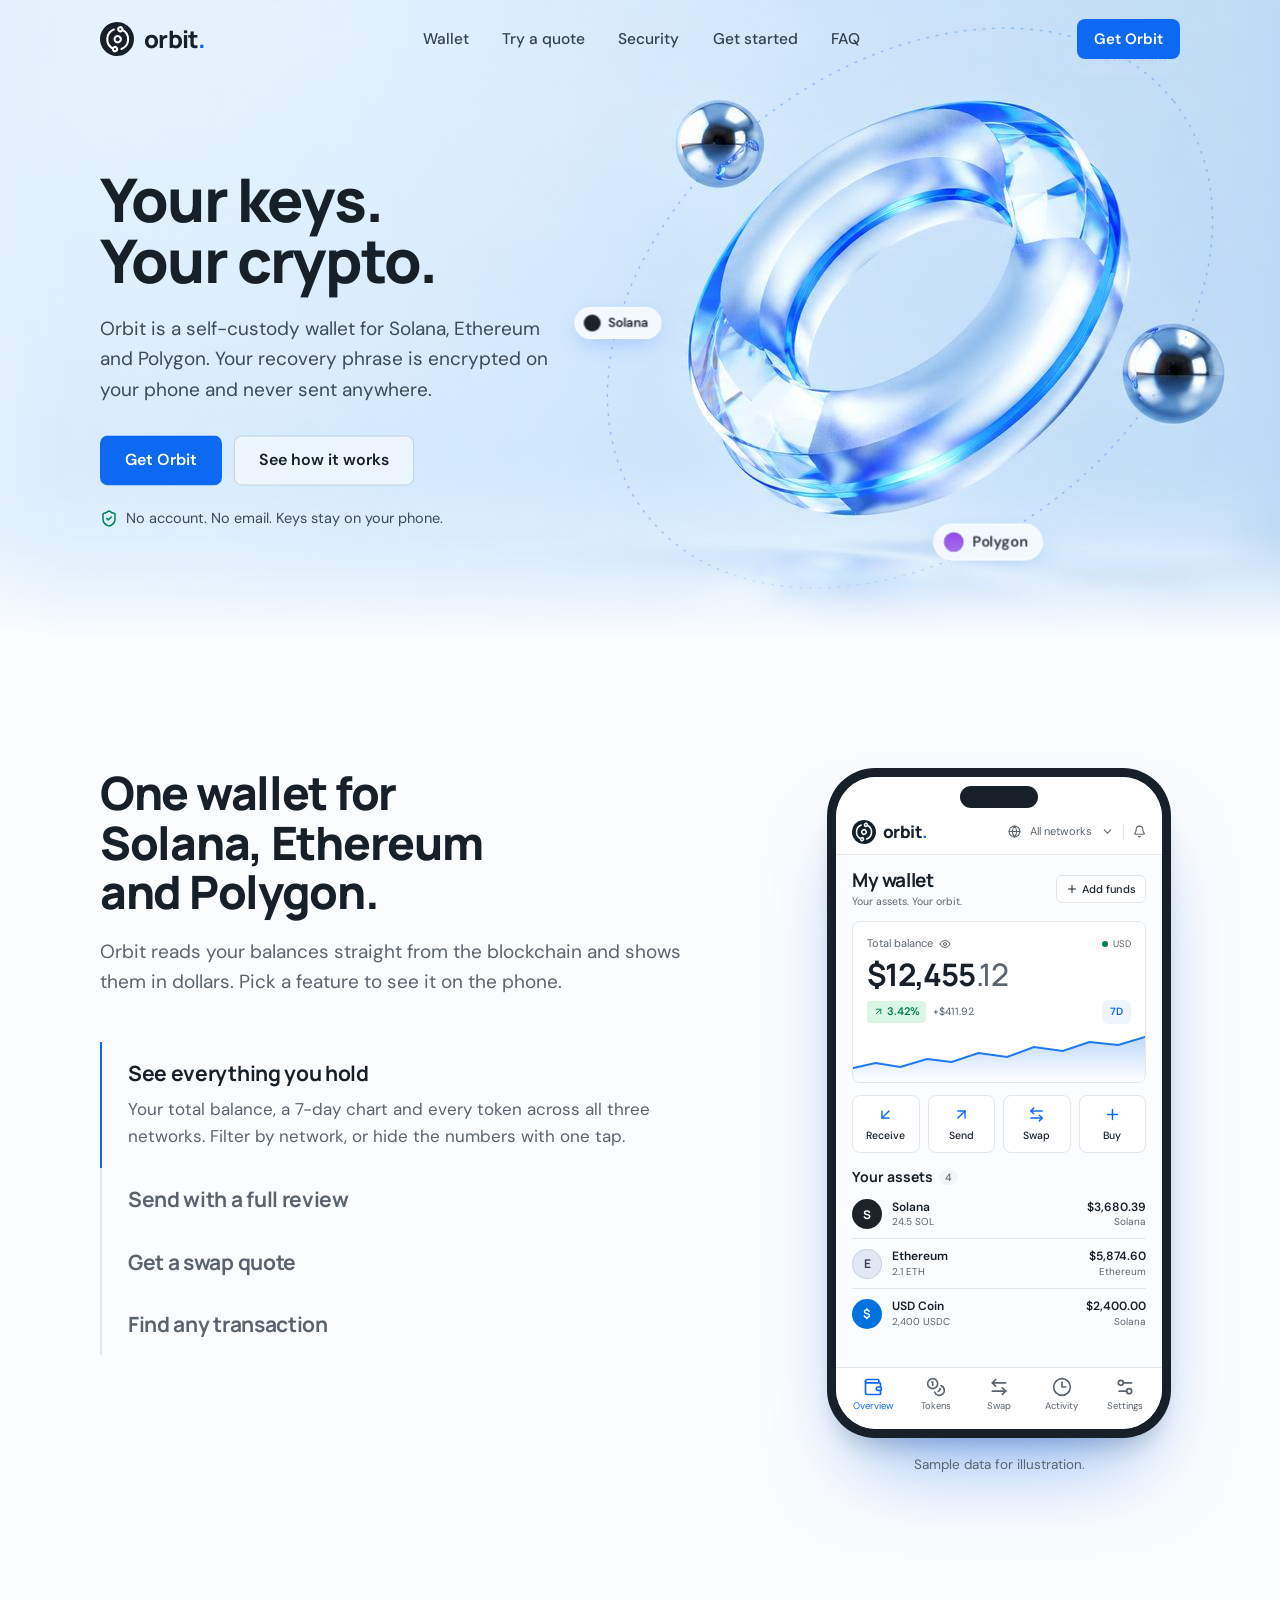
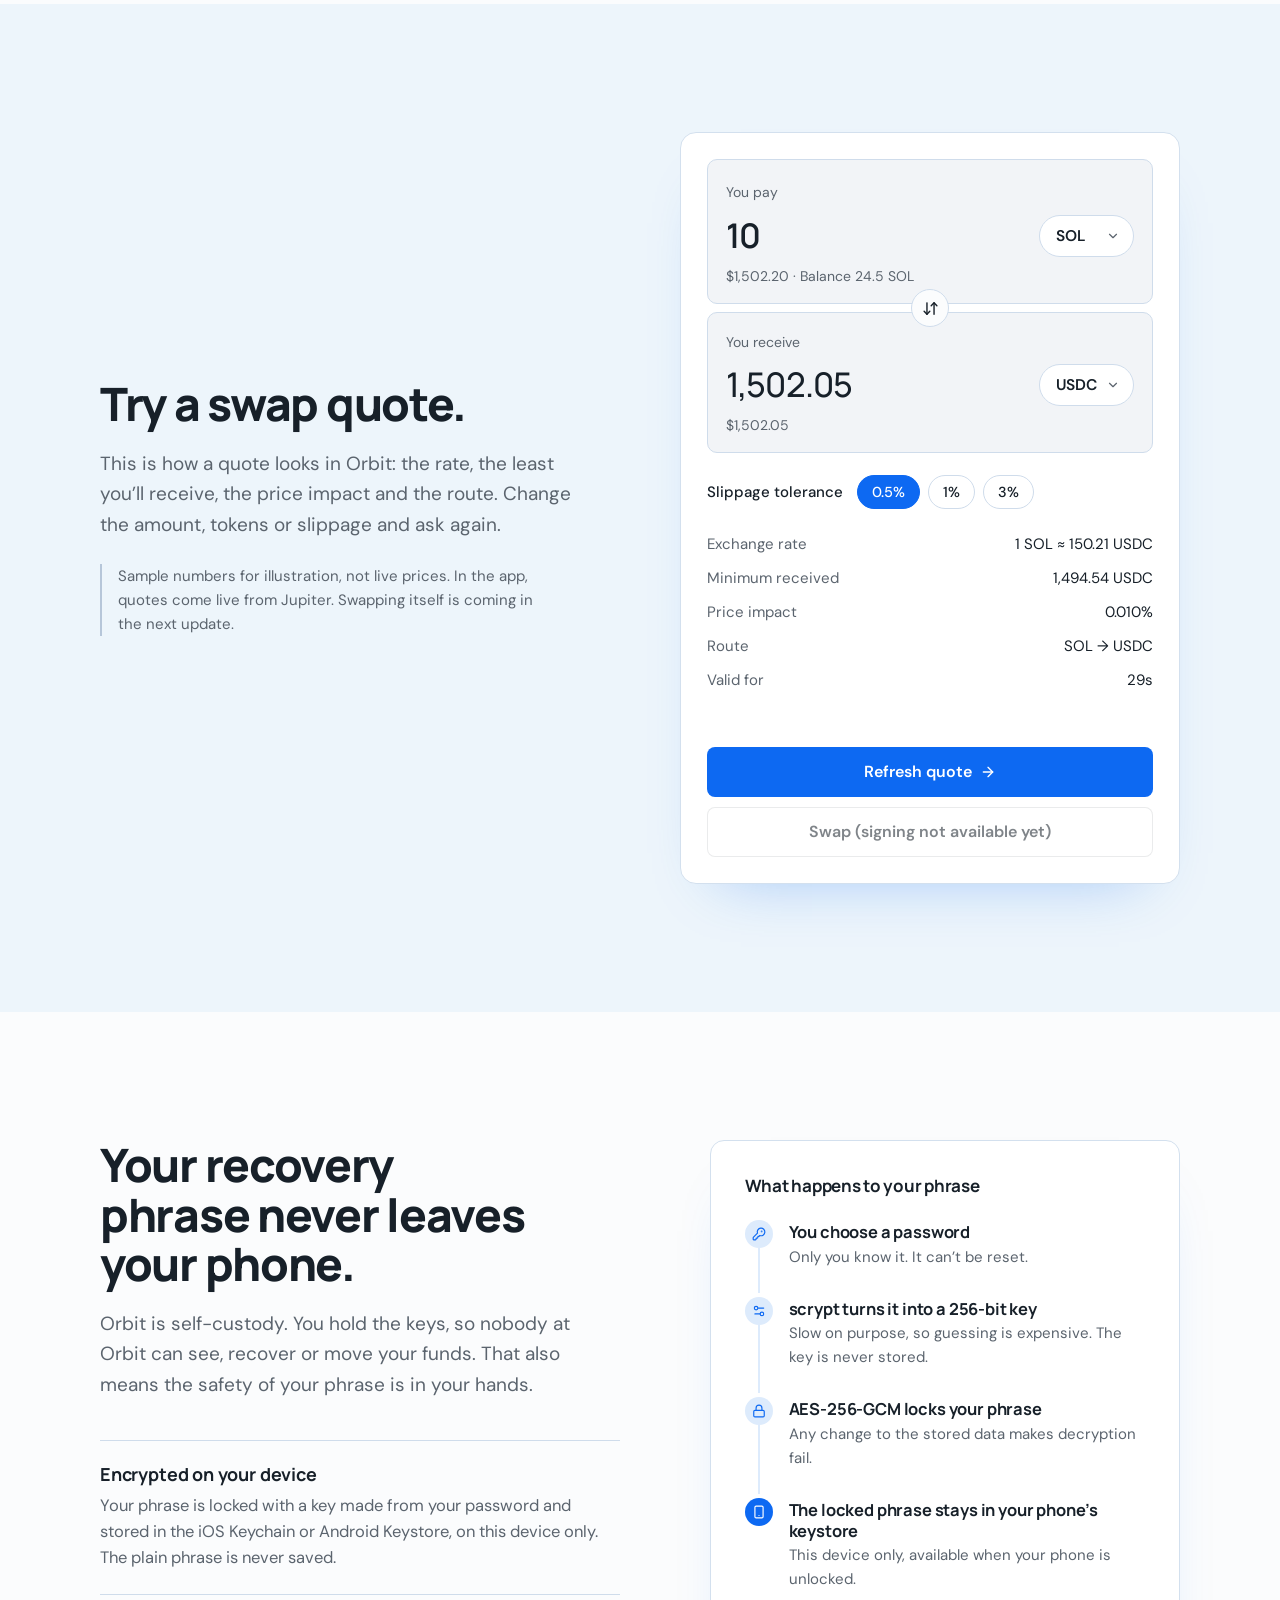
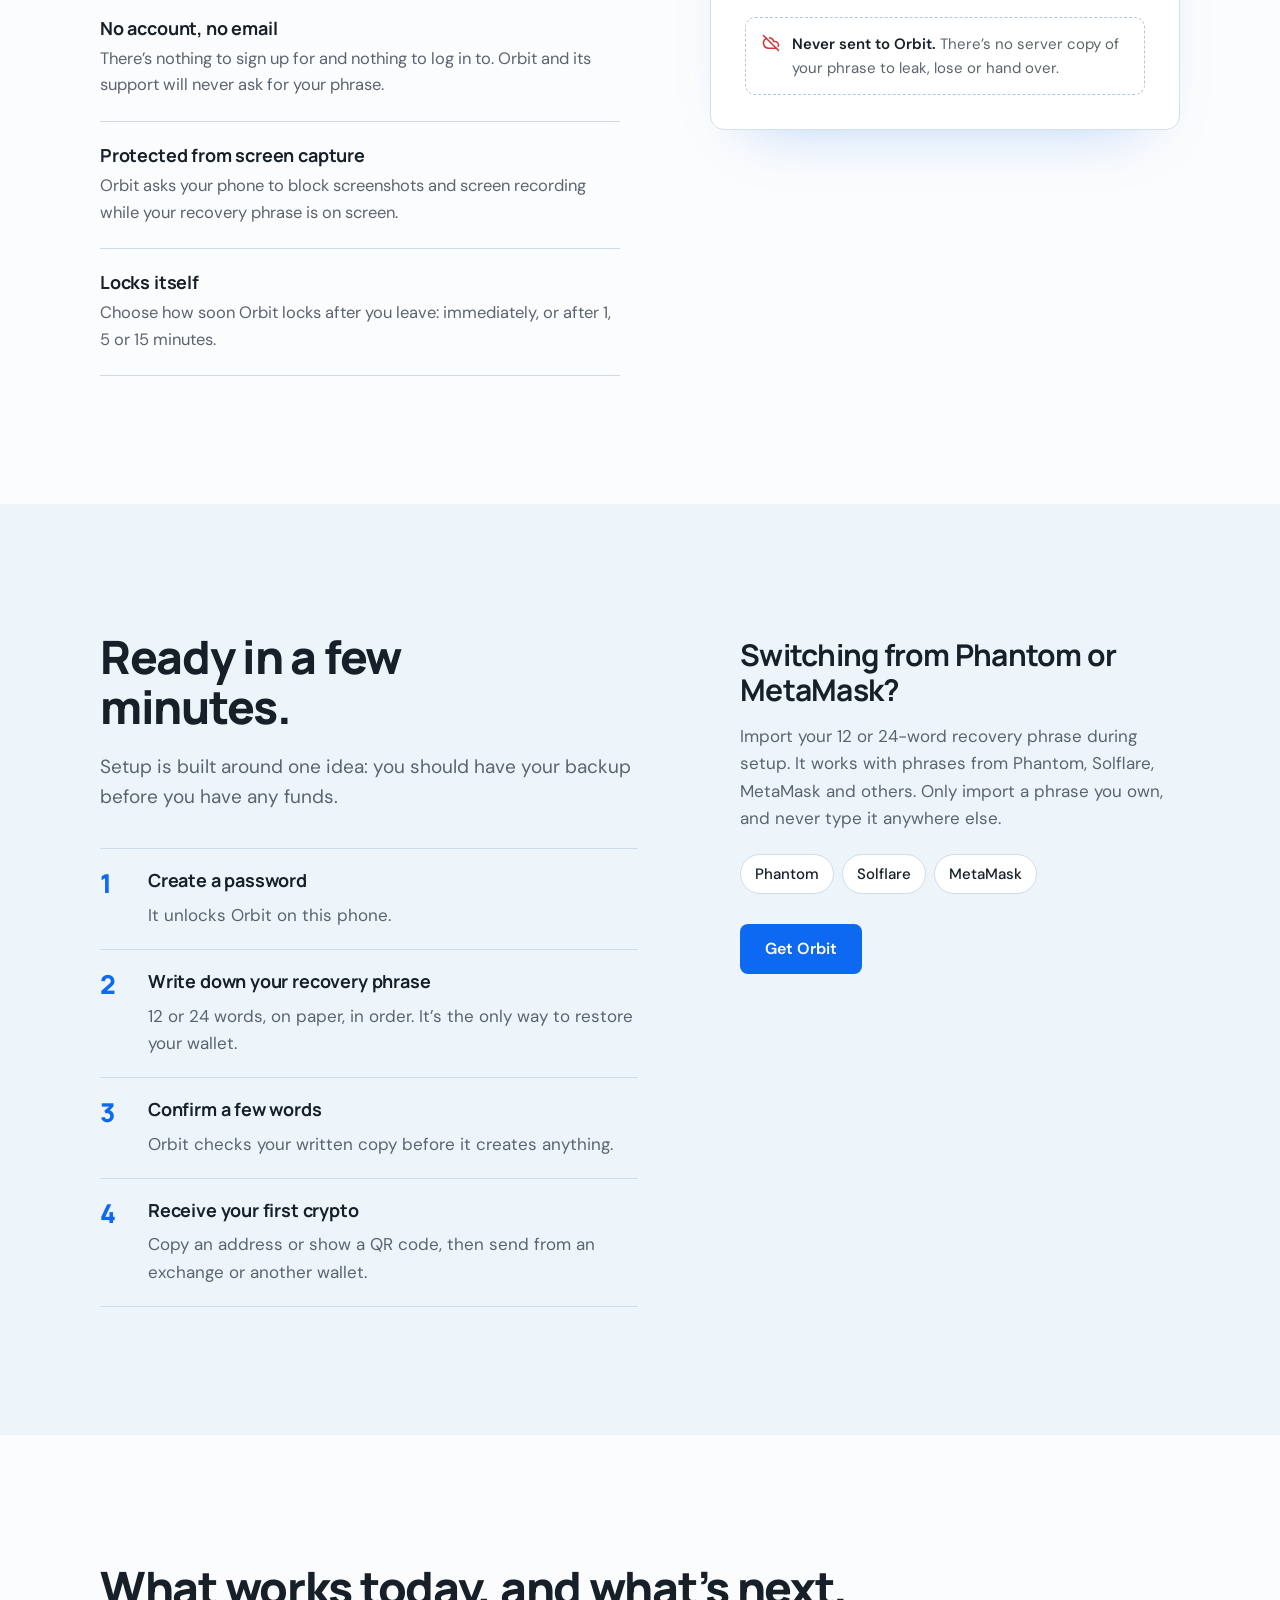
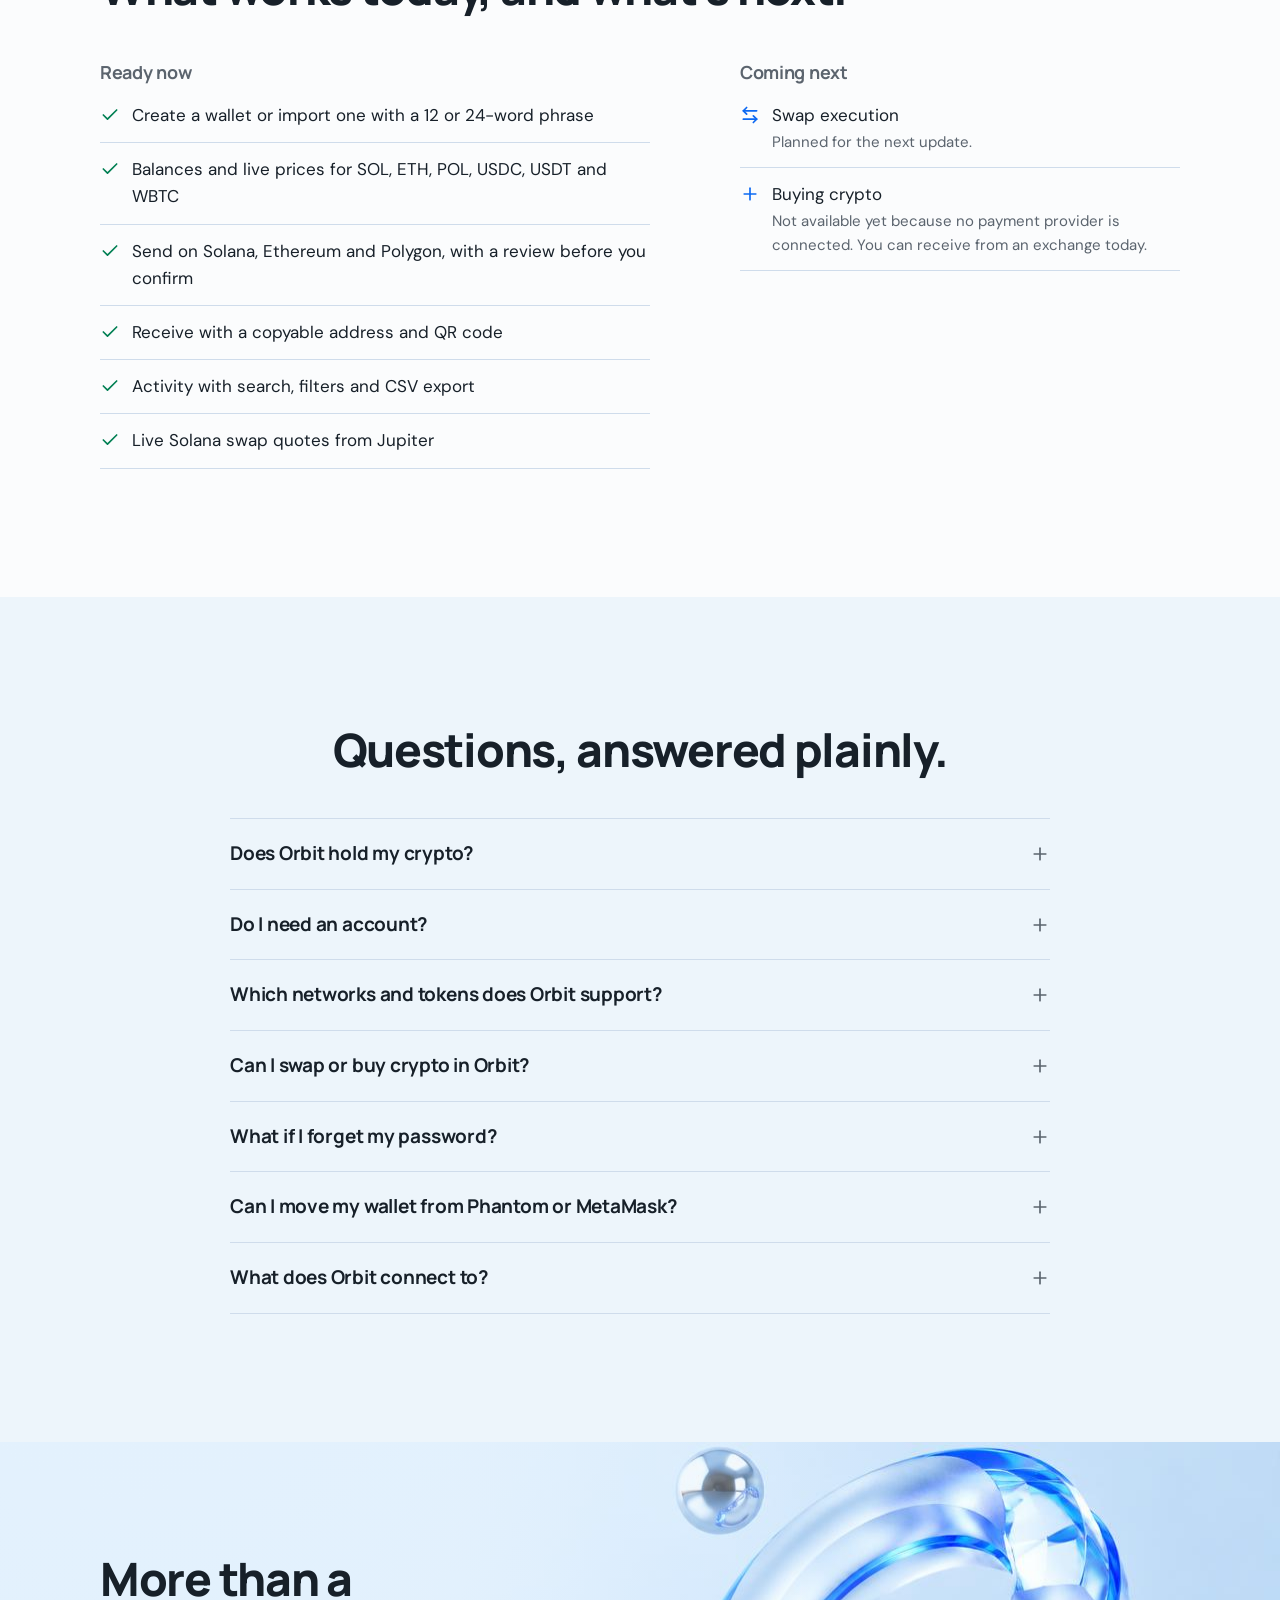
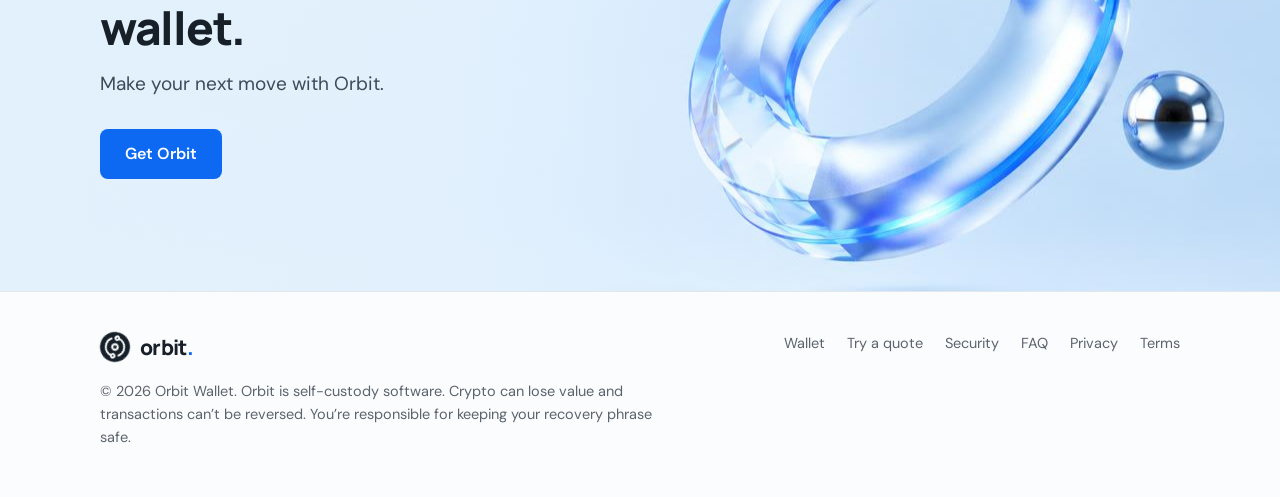
==== index.html @ 332ab79e "Orbit marketing website" ====
<!doctype html>
<html lang="en">
<head>
<meta charset="utf-8">
<meta name="viewport" content="width=device-width, initial-scale=1">
<title>Orbit: a self-custody wallet for Solana, Ethereum and Polygon</title>
<meta name="description" content="Orbit is a self-custody crypto wallet for Solana, Ethereum and Polygon. Your recovery phrase is encrypted on your phone and never sent anywhere.">
<meta name="robots" content="index,follow">
<meta name="theme-color" content="#E3F1FD">
<meta name="color-scheme" content="light">
<!-- TODO: replace YOUR-DOMAIN.com with your real domain (see README) -->
<link rel="canonical" href="https://YOUR-DOMAIN.com/">
<meta property="og:type" content="website">
<meta property="og:site_name" content="Orbit">
<meta property="og:title" content="Orbit: Your keys. Your crypto.">
<meta property="og:description" content="A self-custody wallet for Solana, Ethereum and Polygon. Your recovery phrase never leaves your phone.">
<meta property="og:url" content="https://YOUR-DOMAIN.com/">
<meta property="og:image" content="https://YOUR-DOMAIN.com/og-image.png">
<meta property="og:image:width" content="1200">
<meta property="og:image:height" content="630">
<meta property="og:image:alt" content="Orbit wallet: a glass ring orbited by Solana, Ethereum and Polygon badges. Your keys. Your crypto.">
<meta name="twitter:card" content="summary_large_image">
<meta name="twitter:title" content="Orbit: Your keys. Your crypto.">
<meta name="twitter:description" content="A self-custody wallet for Solana, Ethereum and Polygon. Your recovery phrase never leaves your phone.">
<meta name="twitter:image" content="https://YOUR-DOMAIN.com/og-image.png">
<meta name="twitter:image:alt" content="Orbit wallet: a glass ring orbited by Solana, Ethereum and Polygon badges.">
<link rel="icon" type="image/svg+xml" href="favicon.svg">
<link rel="apple-touch-icon" href="apple-touch-icon.png">
<script type="application/ld+json">{"@context":"https://schema.org","@type":"SoftwareApplication","name":"Orbit","description":"A self-custody crypto wallet for Solana, Ethereum and Polygon.","applicationCategory":"FinanceApplication","operatingSystem":"Android, iOS","url":"https://YOUR-DOMAIN.com/","image":"https://YOUR-DOMAIN.com/og-image.png"}</script>
<script type="application/ld+json">{"@context": "https://schema.org", "@type": "FAQPage", "mainEntity": [{"@type": "Question", "name": "Does Orbit hold my crypto?", "acceptedAnswer": {"@type": "Answer", "text": "No. Orbit is self-custody. Your keys are created and stored on your phone, and your funds stay on the blockchain at addresses that only your recovery phrase controls. Orbit can’t freeze, move or recover them."}}, {"@type": "Question", "name": "Do I need an account?", "acceptedAnswer": {"@type": "Answer", "text": "No. There’s no sign-up and no email. Create a password, back up your recovery phrase and you’re in."}}, {"@type": "Question", "name": "Which networks and tokens does Orbit support?", "acceptedAnswer": {"@type": "Answer", "text": "Solana, Ethereum and Polygon. You can hold SOL, ETH and POL, USDC and USDT on all three networks, and wrapped Bitcoin (WBTC) on Ethereum. Ethereum and Polygon share one address, so send only assets from the matching network."}}, {"@type": "Question", "name": "Can I swap or buy crypto in Orbit?", "acceptedAnswer": {"@type": "Answer", "text": "Not yet. Orbit shows live Solana swap quotes from Jupiter, and swapping itself is coming in the next update. Buying isn’t available because no payment provider is connected, but you can receive crypto from an exchange by sending it to your Orbit address."}}, {"@type": "Question", "name": "What if I forget my password?", "acceptedAnswer": {"@type": "Answer", "text": "Your password can’t be reset. If you forget it, you restore your wallet with your recovery phrase. That’s why setup makes you write the phrase down and confirm it first."}}, {"@type": "Question", "name": "Can I move my wallet from Phantom or MetaMask?", "acceptedAnswer": {"@type": "Answer", "text": "Yes. Choose “I already have a wallet” and enter your 12 or 24-word phrase. Only import a phrase you own, and never type it into a website, chat or screenshot."}}, {"@type": "Question", "name": "What does Orbit connect to?", "acceptedAnswer": {"@type": "Answer", "text": "To read balances, history and prices and to send transactions, Orbit talks to public blockchain nodes and explorers, CoinGecko for prices and Jupiter for swap quotes. None of those requests include your recovery phrase."}}]}</script>
<link rel="preconnect" href="https://fonts.googleapis.com">
<link rel="preconnect" href="https://fonts.gstatic.com" crossorigin>
<link rel="stylesheet" href="https://fonts.googleapis.com/css2?family=DM+Sans:opsz,wght@9..40,400;9..40,500;9..40,600;9..40,700&family=Manrope:wght@500;700;800&display=swap">
<style>
:root{
  --art:url("[data-uri]");
  --bg:#FBFCFD; --fg:#172029; --card:#fff;
  --primary:#0D69F2; --primary-hover:#0A58D0;
  --secondary:#EDF5FB; --muted:#F2F4F7; --mutedfg:#5B646E;
  --accent:#DDEBFC; --line:#E2E7EC;
  --success:#007F53; --success-soft:#DAF7E6; --danger:#D73337; --danger-soft:#FCECEC;
  --chart:#1D78F1; --chart-fill:#D4E6FE;
  --sol:#1D2229; --eth:#E1E8F4; --pol:#9249EB; --usdc:#0072DF;
  --display:"Manrope","Avenir Next","Segoe UI",system-ui,sans-serif;
  --body:"DM Sans","Avenir Next","Segoe UI",system-ui,sans-serif;
  --r:8px;
}
*,*::before,*::after{box-sizing:border-box}
html{scroll-behavior:smooth;-webkit-text-size-adjust:100%}
@media (prefers-reduced-motion:reduce){html{scroll-behavior:auto}}
body{margin:0;background:var(--bg);color:var(--fg);font:400 17px/1.6 var(--body);-webkit-font-smoothing:antialiased}
h1,h2,h3,h4,p,ol,ul,dl,dd{margin:0}
ol,ul{padding:0;list-style:none}
a{color:inherit}
button{font:inherit;color:inherit}
:focus-visible{outline:2px solid var(--primary);outline-offset:3px;border-radius:4px}
.wrap{width:100%;max-width:1160px;margin:0 auto;padding-inline:clamp(20px,5vw,40px)}
.skip{position:absolute;left:12px;top:-60px;z-index:20;padding:10px 16px;background:var(--fg);color:#fff;border-radius:var(--r);text-decoration:none;font-weight:600}
.skip:focus{top:12px}
.sr{position:absolute;width:1px;height:1px;overflow:hidden;clip:rect(0 0 0 0);white-space:nowrap}
.ic{width:1em;height:1em;stroke:currentColor;fill:none;stroke-width:2;stroke-linecap:round;stroke-linejoin:round;flex:none}

/* ---------- type ---------- */
h1,h2,h3{font-family:var(--display);font-weight:800;letter-spacing:-.03em}
h1{font-size:clamp(42px,4.7vw,68px);line-height:1.02}
h2{font-size:clamp(30px,3.6vw,46px);line-height:1.08;letter-spacing:-.028em}
h3{font-size:21px;line-height:1.25;font-weight:700;letter-spacing:-.015em}
.lead{font-size:clamp(17px,1.5vw,19px);color:var(--mutedfg);max-width:46ch}

/* ---------- buttons ---------- */
.btn{display:inline-flex;align-items:center;justify-content:center;gap:8px;height:50px;padding:0 24px;border-radius:var(--r);border:1px solid transparent;font:600 16px/1 var(--body);text-decoration:none;cursor:pointer;transition:background-color .15s,border-color .15s}
.btn-primary{background:var(--primary);color:#fff}
.btn-primary:hover{background:var(--primary-hover)}
.btn-line{background:rgba(255,255,255,.55);border-color:rgba(23,32,41,.16);color:var(--fg)}
.btn-line:hover{background:rgba(255,255,255,.9)}
.btn-sm{height:40px;padding:0 16px;font-size:15px}

/* ---------- brand ---------- */
.brand{display:inline-flex;align-items:center;gap:10px;text-decoration:none;font:800 24px/1 var(--display);letter-spacing:-.03em}
.brand .mark{width:34px;height:34px;border-radius:50%;background:var(--fg);display:grid;place-items:center;transform:rotate(-30deg)}
.brand .mark svg{width:25px;height:25px;stroke:#fff}
.brand i{font-style:normal;color:var(--primary)}

/* ---------- nav ---------- */
.nav{position:absolute;inset:0 0 auto 0;z-index:6}
.nav .wrap{display:flex;align-items:center;justify-content:space-between;height:78px}
.nav ul{display:none;gap:clamp(22px,2.6vw,34px);font-weight:500;font-size:15.5px}
.nav ul a{text-decoration:none;color:#33414f}
.nav ul a:hover{color:var(--primary)}
@media (min-width:860px){.nav ul{display:flex}}

/* ---------- hero ---------- */
.hero{position:relative;overflow:hidden;background:linear-gradient(90deg,#e3f1fd 0%,#d9eafc 42%,#bddaf6 100%)}
.hero::after{content:"";position:absolute;inset:auto 0 0 0;height:110px;background:linear-gradient(to bottom,rgba(251,252,253,0),var(--bg));pointer-events:none;z-index:4}
.stage{position:relative;max-width:1440px;margin:0 auto}
.art-wrap{position:relative;width:100%;aspect-ratio:var(--R);overflow:hidden;--R:1.1}
.art{position:absolute;top:0;height:100%;aspect-ratio:2/1;width:calc(200% / var(--R));left:calc(50% - 70.7% * 2 / var(--R))}
.art-img{position:absolute;inset:0;background:var(--art) center/100% 100% no-repeat}
.orbit-svg{position:absolute;inset:0;width:100%;height:100%;overflow:visible}
.orbit-line{fill:none;stroke:#0D69F2;stroke-opacity:.34;stroke-width:1.4;stroke-dasharray:1.5 8;stroke-linecap:round;vector-effect:non-scaling-stroke;opacity:0;transition:opacity 1.6s ease}
.is-ready .orbit-line{opacity:1}
.chip{position:absolute;left:0;top:0;display:inline-flex;align-items:center;gap:8px;padding:7px 13px 7px 9px;border-radius:999px;background:rgba(255,255,255,.74);border:1px solid rgba(255,255,255,.95);backdrop-filter:blur(10px);-webkit-backdrop-filter:blur(10px);box-shadow:0 8px 24px -6px rgba(13,105,242,.30);font:600 13.5px/1 var(--body);white-space:nowrap;opacity:0;will-change:transform,opacity}
.chip .dot{width:18px;height:18px;border-radius:50%;background:var(--c);box-shadow:inset 0 0 0 1px rgba(23,32,41,.14)}
.hero-copy{position:relative;z-index:5;padding:98px clamp(20px,5vw,40px) 6px}
.hero-copy h1 .ln{display:block}
.hero-copy .lead{margin-top:22px;color:#3d4a58;max-width:38ch}
.hero-cta{display:flex;flex-wrap:wrap;gap:12px;margin-top:30px}
.hero-note{display:flex;align-items:center;gap:8px;margin-top:22px;font-size:14.5px;color:#3d4a58}
.hero-note .ic{color:var(--success);width:18px;height:18px}
.art-img{-webkit-mask-image:linear-gradient(to bottom,transparent,#000 16%);mask-image:linear-gradient(to bottom,transparent,#000 16%)}
@media (min-width:700px){.art-wrap{--R:1.7}.art{left:auto;right:0}}
@media (min-width:1000px){
  .art-wrap{position:absolute;inset:0;aspect-ratio:auto;overflow:visible}
  .art{inset:0;width:auto;height:auto;aspect-ratio:auto;left:0;right:0}
  .stage{aspect-ratio:2/1}
  .art-img{-webkit-mask-image:linear-gradient(90deg,transparent,#000 5%,#000 95%,transparent);mask-image:linear-gradient(90deg,transparent,#000 5%,#000 95%,transparent)}
  .hero-copy{position:absolute;left:0;top:calc(50% + 30px);transform:translateY(-50%);width:44%;padding:0 0 0 max(clamp(20px,5vw,40px),calc((100% - 1160px)/2 + 40px))}
}

/* ---------- sections ---------- */
section{scroll-margin-top:24px}
.sec{padding-block:clamp(76px,10vw,132px)}
.sec-tint{background:var(--secondary);--line:#cfdceb}

/* ---------- product showcase ---------- */
.showcase{display:grid;gap:56px;align-items:start}
@media (min-width:980px){.showcase{grid-template-columns:minmax(0,1fr) 362px;gap:clamp(56px,8vw,120px)}.phone-col{position:sticky;top:28px}}
.showcase-copy h2{max-width:15ch}
.showcase-copy .lead{margin-top:20px}
.tabs{margin-top:44px}
.tab{display:block;width:100%;text-align:left;background:none;border:0;border-left:2px solid var(--line);padding:18px 0 18px 26px;cursor:pointer;transition:border-color .2s}
.tab:hover{border-left-color:#b9c9dc}
.tab.on{border-left-color:var(--primary)}
.tab-title{display:block;font:700 21px/1.25 var(--display);letter-spacing:-.015em;color:var(--mutedfg);transition:color .2s}
.tab.on .tab-title,.tab:hover .tab-title{color:var(--fg)}
.tab-body{display:grid;grid-template-rows:0fr;transition:grid-template-rows .3s ease}
.tab-body>span{overflow:hidden;display:block;color:var(--mutedfg);max-width:50ch}
.tab.on .tab-body{grid-template-rows:1fr}
.tab.on .tab-body>span{padding-top:10px}
@media (prefers-reduced-motion:reduce){.tab-body{transition:none}}
.phone-col{display:flex;flex-direction:column;align-items:center;gap:16px}
.hint{font-size:13.5px;color:var(--mutedfg);text-align:center}

/* phone */
.phone{width:344px;padding:9px;border-radius:48px;background:var(--fg);box-shadow:0 50px 90px -36px rgba(13,105,242,.55),0 18px 30px -18px rgba(23,32,41,.4)}
.screen-frame{position:relative;height:652px;border-radius:40px;overflow:hidden;background:var(--bg);font-size:12px;line-height:1.4;color:var(--fg)}
@media (max-width:380px){.phone{zoom:.9}}
@media (max-width:340px){.phone{zoom:.78}}
.cam{position:absolute;top:9px;left:50%;width:78px;height:22px;margin-left:-39px;border-radius:12px;background:var(--fg);z-index:9}
.m-top{position:absolute;inset:0 0 auto 0;height:78px;padding:32px 16px 0;background:#fff;border-bottom:1px solid var(--line);display:flex;align-items:center;justify-content:space-between;z-index:3}
.m-brand{display:flex;align-items:center;gap:7px;font:800 17px/1 var(--display);letter-spacing:-.03em}
.m-brand i{font-style:normal;color:var(--primary)}
.m-mark{width:24px;height:24px;border-radius:50%;background:var(--fg);display:grid;place-items:center;transform:rotate(-30deg)}
.m-mark svg{width:18px;height:18px;stroke:#fff}
.m-right{display:flex;align-items:center;gap:9px;color:var(--mutedfg);font-size:11px}
.m-right .ic{width:13px;height:13px}
.m-sep{width:1px;height:16px;background:var(--line)}
.m-nav{position:absolute;inset:auto 0 0 0;height:62px;padding:9px 6px 0;background:#fff;border-top:1px solid var(--line);display:flex;z-index:3}
.m-nav span{flex:1;display:flex;flex-direction:column;align-items:center;gap:3px;font-size:9.5px;color:var(--mutedfg)}
.m-nav .ic{width:20px;height:20px}
.m-nav .on{color:var(--primary)}
[data-view="overview"] .n-overview,[data-view="send"] .n-overview,[data-view="swap"] .n-swap,[data-view="activity"] .n-activity{color:var(--primary)}
.m-nav span:not(.n-overview):not(.n-swap):not(.n-activity){}
.screen{position:absolute;inset:78px 0 62px 0;padding:14px 16px 0;opacity:0;visibility:hidden;transition:opacity .28s ease,visibility .28s}
[data-view="overview"] .s-overview,[data-view="send"] .s-overview,[data-view="swap"] .s-swap,[data-view="activity"] .s-activity{opacity:1;visibility:visible}
@media (prefers-reduced-motion:reduce){.screen,.sheet,.scrim{transition:none}}
.m-head{display:flex;align-items:center;justify-content:space-between;gap:10px;margin-bottom:12px}
.m-head h4{font:700 19px/1.2 var(--display);letter-spacing:-.02em}
.m-head p{font-size:10.5px;color:var(--mutedfg);margin-top:3px}
.m-out{display:inline-flex;align-items:center;gap:4px;height:28px;padding:0 9px;border:1px solid var(--line);border-radius:6px;background:#fff;font-weight:500;font-size:11px;white-space:nowrap}
.m-out .ic{width:12px;height:12px}
.m-panel{background:#fff;border:1px solid var(--line);border-radius:8px;padding:14px 14px 0;overflow:hidden}
.m-row{display:flex;align-items:center;justify-content:space-between}
.m-lbl{display:flex;align-items:center;gap:6px;color:var(--mutedfg);font-size:11px}
.m-lbl .ic{width:12px;height:12px}
.m-usd{display:flex;align-items:center;gap:5px;font-size:9.5px;color:var(--mutedfg)}
.m-usd b{width:6px;height:6px;border-radius:50%;background:var(--success)}
.m-total{font:700 31px/1.15 var(--display);letter-spacing:-.03em;margin:5px 0 7px}
.m-total span{font-weight:500;color:var(--mutedfg)}
.m-delta{display:inline-flex;align-items:center;gap:3px;padding:3px 6px;border-radius:4px;background:var(--success-soft);color:var(--success);font-weight:600;font-size:11px}
.m-delta .ic{width:11px;height:11px}
.m-sub{font-size:10.5px;color:var(--mutedfg);margin-left:7px}
.m-pill{padding:5px 8px;border-radius:6px;background:var(--secondary);color:var(--primary);font-weight:600;font-size:10.5px}
.m-chart{display:block;margin:8px -14px 0;width:calc(100% + 28px);height:50px}
.m-actions{display:grid;grid-template-columns:repeat(4,1fr);gap:8px;margin:12px 0 16px}
.m-act{display:flex;flex-direction:column;align-items:center;gap:6px;padding:10px 0 8px;background:#fff;border:1px solid var(--line);border-radius:8px;font-weight:500;font-size:10.5px}
.m-act .ic{width:17px;height:17px;color:var(--primary)}
.m-sec{display:flex;align-items:center;gap:6px;font:700 14px/1.2 var(--display);margin-bottom:4px}
.m-sec em{font:500 10.5px var(--body);font-style:normal;color:var(--mutedfg);padding:1px 6px;border-radius:99px;background:var(--muted)}
.m-asset{display:flex;align-items:center;gap:10px;padding:9px 0;border-bottom:1px solid var(--line)}
.m-asset:last-child{border-bottom:0}
.m-tok{width:30px;height:30px;border-radius:50%;display:grid;place-items:center;font:700 12px var(--display);color:#fff;background:var(--c)}
.m-tok.light{color:#33405a;box-shadow:inset 0 0 0 1px #c9d4e8}
.m-asset .nm{flex:1;min-width:0}
.m-asset b{display:block;font-weight:600;font-size:12px}
.m-asset small{display:block;font-size:10px;color:var(--mutedfg)}
.m-asset .rt{text-align:right}
.mbox{padding:12px 14px;background:var(--muted);border:1px solid var(--line);border-radius:8px}
.mbox .l{font-size:10.5px;color:var(--mutedfg)}
.mbox .big{display:flex;align-items:center;justify-content:space-between;gap:10px;margin:6px 0 4px;font:500 26px/1.15 var(--display);letter-spacing:-.02em}
.mbox .big.dim{color:var(--fg)}
.sel{display:inline-flex;align-items:center;gap:6px;height:30px;padding:0 8px 0 5px;border:1px solid var(--line);border-radius:99px;background:#fff;font:600 12px var(--body);letter-spacing:0}
.sel .m-tok{width:20px;height:20px;font-size:9px}
.sel .ic{width:11px;height:11px;color:var(--mutedfg)}
.mrev{display:grid;place-items:center;margin:-9px 0;position:relative;z-index:2}
.mrev span{width:28px;height:28px;display:grid;place-items:center;border:1px solid var(--line);border-radius:50%;background:var(--bg)}
.mrev .ic{width:13px;height:13px}
.slip{display:flex;align-items:center;gap:8px;margin:13px 0 10px;font-weight:500;font-size:11px}
.slip i{font-style:normal;padding:5px 9px;border:1px solid var(--line);border-radius:99px;background:#fff;font-size:10.5px}
.slip i.on{background:var(--primary);border-color:var(--primary);color:#fff}
.kv{display:flex;justify-content:space-between;gap:10px;font-size:10.5px;padding:3px 0}
.kv span:first-child{color:var(--mutedfg)}
.mbtn{display:flex;align-items:center;justify-content:center;gap:6px;height:40px;border-radius:8px;font-weight:600;font-size:12.5px;margin-top:9px}
.mbtn.p{background:var(--primary);color:#fff}
.mbtn.o{border:1px solid var(--line);background:#fff;color:#9aa3ad}
.mbtn .ic{width:13px;height:13px}
.mnote{text-align:center;font-size:9.5px;color:var(--mutedfg);margin-top:10px;line-height:1.45}
.msearch{display:flex;gap:8px;margin-bottom:10px}
.msearch .f{flex:1;display:flex;align-items:center;gap:7px;height:34px;padding:0 10px;border:1px solid var(--line);border-radius:7px;background:#fff;color:var(--mutedfg);font-size:11px}
.msearch .f .ic,.msearch .d .ic{width:14px;height:14px}
.msearch .d{width:34px;height:34px;display:grid;place-items:center;border:1px solid var(--line);border-radius:7px;background:var(--bg)}
.chips{display:flex;gap:6px;overflow:hidden;margin-bottom:6px;-webkit-mask-image:linear-gradient(90deg,#000 82%,transparent);mask-image:linear-gradient(90deg,#000 82%,transparent)}
.chips i{font-style:normal;flex:none;padding:5px 10px;border:1px solid var(--line);border-radius:99px;background:#fff;font-size:10.5px;font-weight:500}
.chips i.on{background:var(--fg);border-color:var(--fg);color:#fff}
.tx{display:flex;align-items:center;gap:10px;padding:9px 0;border-bottom:1px solid var(--line)}
.tx:last-child{border-bottom:0}
.tx .ico{width:30px;height:30px;border-radius:50%;display:grid;place-items:center;background:var(--secondary);color:var(--primary)}
.tx .ico .ic{width:14px;height:14px}
.tx .nm{flex:1}
.tx b{display:block;font-weight:600;font-size:12px}
.tx small{display:block;font-size:10px;color:var(--mutedfg)}
.tx .rt{text-align:right}
.tx .pos{color:var(--success)}
.tx .pend{font-size:10px;color:#9a5b00;background:#FFF1D6;border-radius:4px;padding:1px 5px;font-weight:600}
.scrim{position:absolute;inset:0;background:rgba(15,23,31,.45);opacity:0;visibility:hidden;transition:opacity .28s,visibility .28s;z-index:7}
[data-view="send"] .scrim{opacity:1;visibility:visible}
.sheet{position:absolute;inset:auto 0 0 0;background:#fff;border-radius:18px 18px 0 0;padding:10px 18px 22px;transform:translateY(102%);transition:transform .34s cubic-bezier(.2,.8,.2,1);z-index:8;visibility:hidden}
[data-view="send"] .sheet{transform:none;visibility:visible}
.grab{width:38px;height:4px;border-radius:2px;background:var(--line);margin:0 auto 14px}
.sheet h5{margin:0;font:700 17px/1.2 var(--display);letter-spacing:-.02em}
.sheet .sd{font-size:10.5px;color:var(--mutedfg);margin:3px 0 10px}
.srow{display:flex;justify-content:space-between;gap:12px;padding:8px 0;border-bottom:1px solid var(--line);font-size:11px}
.srow span:first-child{color:var(--mutedfg);flex:none}
.srow b{font-weight:500;text-align:right}
.addr{font:500 10.5px/1.4 ui-monospace,SFMono-Regular,Menlo,monospace;word-break:break-all;text-align:right;max-width:196px}
.warn{display:flex;gap:8px;margin:12px 0 4px;padding:9px 10px;background:var(--danger-soft);border-radius:7px;color:#8f2326;font-size:10.5px;line-height:1.45}
.warn .ic{width:14px;height:14px;margin-top:1px}
.mbtn.g{height:34px;color:var(--mutedfg);margin-top:4px}


/* ---------- try a quote ---------- */
.try{display:grid;gap:48px;align-items:center}
@media (min-width:980px){.try{grid-template-columns:minmax(0,1fr) 500px;gap:clamp(48px,7vw,104px)}}
.try h2{max-width:12ch}
.try .lead{margin-top:20px}
.try .fine{margin-top:24px;padding-left:16px;border-left:2px solid #b6c6d9;font-size:15px;color:var(--mutedfg);max-width:46ch}
.quote{width:100%;max-width:500px;background:#fff;border:1px solid #d3e0ee;border-radius:16px;padding:clamp(16px,3vw,26px);box-shadow:0 30px 60px -40px rgba(13,105,242,.38)}
.qbox{padding:18px 18px 16px;background:var(--muted);border:1px solid var(--line);border-radius:10px;transition:border-color .15s,box-shadow .15s}
.qbox:focus-within{border-color:var(--primary);box-shadow:0 0 0 3px rgba(13,105,242,.15)}
.ql{font-size:14px;color:var(--mutedfg)}
.qbig{display:flex;align-items:center;justify-content:space-between;gap:14px;margin:10px 0 8px}
.qbig input,.qnum{flex:1;min-width:0;font:600 34px/1.15 var(--display);letter-spacing:-.025em;color:var(--fg)}
.qbig input{width:100%;border:0;background:transparent;padding:0;outline:none}
.qnum{overflow:hidden;text-overflow:ellipsis;white-space:nowrap;font-weight:500}
.qnum.dim{color:var(--mutedfg)}
.qsel{position:relative;flex:none}
.qsel select{appearance:none;-webkit-appearance:none;height:42px;padding:0 36px 0 16px;border:1px solid var(--line);border-radius:99px;background:#fff;font:600 15.5px var(--body);color:var(--fg);cursor:pointer}
.qsel .ic{position:absolute;right:14px;top:50%;margin-top:-7px;width:14px;height:14px;color:var(--mutedfg);pointer-events:none}
.qrev{display:grid;place-items:center;margin:-15px 0;position:relative;z-index:2}
.qrev button{width:38px;height:38px;border-radius:50%;border:1px solid var(--line);background:var(--bg);display:grid;place-items:center;cursor:pointer;transition:border-color .15s,color .15s}
.qrev button:hover{border-color:var(--primary);color:var(--primary)}
.qrev .ic{width:17px;height:17px}
.qslip{display:flex;flex-wrap:wrap;align-items:center;gap:8px;margin:22px 0 8px}
.qslip>span{margin-right:6px;font-weight:500;font-size:15px}
@media (max-width:480px){.qslip>span{flex-basis:100%;margin:0 0 2px}}
.qslip button{height:34px;padding:0 14px;border:1px solid var(--line);border-radius:99px;background:#fff;cursor:pointer;font:500 14.5px var(--body)}
.qslip button[aria-pressed="true"]{background:var(--primary);border-color:var(--primary);color:#fff}
.qrows{padding:10px 0 2px}
.qrows[hidden]{display:none}
.qrow{display:flex;justify-content:space-between;gap:16px;padding:5px 0;font-size:15px}
.qrow span:first-child{color:var(--mutedfg)}
.qrow span:last-child{text-align:right}
.qmsg{min-height:24px;margin:8px 0 6px;font-size:14.5px;color:var(--mutedfg)}
.qmsg.err{color:var(--danger)}
.qbtn{width:100%;margin-top:10px}
.btn:disabled{opacity:.55;cursor:not-allowed}
.btn-line:disabled:hover{background:rgba(255,255,255,.55)}

/* ---------- security ---------- */
.sec-grid{display:grid;gap:64px;align-items:start}
@media (min-width:980px){.sec-grid{grid-template-columns:minmax(0,1.05fr) minmax(0,.95fr);gap:clamp(56px,7vw,104px)}}
.sec-grid h2{max-width:14ch}
.sec-grid .lead{margin-top:20px}
.facts{margin-top:40px;border-top:1px solid #cfdceb}
.facts div{padding:22px 0;border-bottom:1px solid #cfdceb}
.facts dt{font:700 18px/1.3 var(--display);letter-spacing:-.01em}
.facts dd{margin-top:6px;color:var(--mutedfg);max-width:52ch;font-size:16.5px}
.vault{background:#fff;border:1px solid #d3e0ee;border-radius:14px;padding:clamp(22px,3vw,34px);box-shadow:0 30px 60px -40px rgba(13,105,242,.35)}
.vault h3{font-size:17px;margin-bottom:22px}
.flow{position:relative}
.flow li{position:relative;padding-left:44px;padding-bottom:26px}
.flow li:last-child{padding-bottom:0}
.flow li::before{content:"";position:absolute;left:13px;top:30px;bottom:2px;border-left:2px solid var(--accent)}
.flow li:last-child::before{display:none}
.flow .nd{position:absolute;left:0;top:0;width:28px;height:28px;border-radius:50%;background:var(--accent);color:var(--primary);display:grid;place-items:center}
.flow .nd .ic{width:14px;height:14px}
.flow li.final .nd{background:var(--primary);color:#fff}
.flow b{display:block;font:700 16.5px/1.3 var(--display);letter-spacing:-.01em;padding-top:3px}
.flow span{display:block;font-size:15px;color:var(--mutedfg);margin-top:2px}
.never{margin-top:26px;padding:14px 16px;border:1.5px dashed #b6c6d9;border-radius:10px;display:flex;gap:12px;align-items:flex-start;font-size:15px;color:var(--mutedfg)}
.never .ic{width:18px;height:18px;color:var(--danger);margin-top:2px}
.never b{color:var(--fg);font-weight:600}

/* ---------- start ---------- */
.start{display:grid;gap:64px}
@media (min-width:980px){.start{grid-template-columns:1.1fr .9fr;gap:clamp(56px,8vw,120px)}}
.start h2{max-width:16ch}
.steps{margin-top:36px;counter-reset:s}
.steps li{counter-increment:s;display:grid;grid-template-columns:44px 1fr;gap:0 4px;padding:20px 0;border-top:1px solid var(--line)}
.steps li:last-child{border-bottom:1px solid var(--line)}
.steps li::before{content:counter(s);font:800 26px/1.1 var(--display);color:var(--primary);letter-spacing:-.02em}
.steps b{font:700 18px/1.3 var(--display);letter-spacing:-.01em}
.steps span{display:block;grid-column:2;color:var(--mutedfg);margin-top:4px;max-width:48ch}
.bring{align-self:start;padding-top:6px}
.bring h3{font-size:clamp(24px,2.4vw,30px);letter-spacing:-.025em;line-height:1.15}
.bring p{margin-top:16px;color:var(--mutedfg);max-width:42ch}
.bring .wallets{margin-top:22px;display:flex;flex-wrap:wrap;gap:8px}
.bring .wallets span{padding:7px 14px;border:1px solid var(--line);border-radius:99px;background:#fff;font-weight:500;font-size:15px}
.bring .btn{margin-top:30px}

/* ---------- status ---------- */
.status{display:grid;gap:56px;margin-top:48px}
@media (min-width:860px){.status{grid-template-columns:1.25fr 1fr;gap:clamp(48px,7vw,104px)}}
.status h3{font-size:18px;margin-bottom:6px;color:var(--mutedfg);font-weight:700}
.status li{display:flex;gap:12px;align-items:flex-start;padding:13px 0;border-bottom:1px solid #cfdceb}
.status li .ic{width:20px;height:20px;margin-top:3px;color:var(--success)}
.status .next li .ic{color:var(--primary)}
.status li small{display:block;font-size:15px;color:var(--mutedfg);margin-top:1px}

/* ---------- faq ---------- */
.faq{max-width:820px;margin:44px auto 0}
.faq details{border-top:1px solid var(--line)}
.faq details:last-child{border-bottom:1px solid var(--line)}
.faq summary{display:flex;align-items:center;justify-content:space-between;gap:20px;padding:22px 0;cursor:pointer;font:700 19px/1.35 var(--display);letter-spacing:-.012em;list-style:none}
.faq summary::-webkit-details-marker{display:none}
.faq summary .ic{width:20px;height:20px;color:var(--mutedfg);transition:transform .25s}
.faq details[open] summary .ic{transform:rotate(45deg);color:var(--primary)}
.faq details p{padding:0 40px 24px 0;color:var(--mutedfg);max-width:64ch}
.center{text-align:center}
.center h2{margin-inline:auto}

/* ---------- closing ---------- */
.closing{position:relative;overflow:hidden;background:#cfe4f9 var(--art) 78% center/cover no-repeat}
.closing::before{content:"";position:absolute;inset:0;background:linear-gradient(90deg,rgba(227,241,253,.96) 0,rgba(227,241,253,.9) 36%,rgba(227,241,253,0) 72%)}
.closing .wrap{position:relative;padding-block:clamp(72px,9vw,112px)}
.closing h2{max-width:11ch}
.closing p{margin-top:16px;color:#3d4a58;font-size:19px}
.closing .btn{margin-top:30px}
@media (max-width:699px){.closing{background-position:84% center}.closing::before{background:linear-gradient(90deg,rgba(227,241,253,.94) 0,rgba(227,241,253,.78) 60%,rgba(227,241,253,.25))}}

/* ---------- footer ---------- */
footer{padding:40px 0 48px;border-top:1px solid var(--line);font-size:14.5px;color:var(--mutedfg)}
footer .wrap{display:flex;flex-wrap:wrap;gap:20px 40px;justify-content:space-between;align-items:flex-start}
footer .brand{font-size:21px;color:var(--fg)}
footer .brand .mark{width:30px;height:30px}
footer .brand .mark svg{width:22px;height:22px}
footer p{max-width:58ch}
footer nav{display:flex;flex-wrap:wrap;gap:10px 22px}
footer nav a{text-decoration:none}
footer nav a:hover{color:var(--primary)}
</style>
</head>
<body>

<!-- icon sprite (Lucide set, same family the app uses) -->
<svg width="0" height="0" style="position:absolute" aria-hidden="true" focusable="false">
  <symbol id="i-orbit" viewBox="0 0 24 24"><circle cx="12" cy="12" r="3"/><circle cx="19" cy="5" r="2"/><circle cx="5" cy="19" r="2"/><path d="M10.4 21.9a10 10 0 0 0 9.941-15.416"/><path d="M13.5 2.1a10 10 0 0 0-9.841 15.416"/></symbol>
  <symbol id="i-wallet" viewBox="0 0 24 24"><path d="M19 7V4a1 1 0 0 0-1-1H5a2 2 0 0 0 0 4h15a1 1 0 0 1 1 1v4h-3a2 2 0 0 0 0 4h3a1 1 0 0 0 1-1v-2a1 1 0 0 0-1-1"/><path d="M3 5v14a2 2 0 0 0 2 2h15a1 1 0 0 0 1-1v-4"/></symbol>
  <symbol id="i-coins" viewBox="0 0 24 24"><circle cx="8" cy="8" r="6"/><path d="M18.09 10.37A6 6 0 1 1 10.34 18"/><path d="M7 6h1v4"/><path d="m16.71 13.88.7.71-2.82 2.82"/></symbol>
  <symbol id="i-swap" viewBox="0 0 24 24"><path d="M8 3 4 7l4 4"/><path d="M4 7h16"/><path d="m16 21 4-4-4-4"/><path d="M20 17H4"/></symbol>
  <symbol id="i-clock" viewBox="0 0 24 24"><circle cx="12" cy="12" r="10"/><polyline points="12 6 12 12 16.5 12"/></symbol>
  <symbol id="i-sliders" viewBox="0 0 24 24"><path d="M20 7h-9"/><path d="M14 17H5"/><circle cx="17" cy="17" r="3"/><circle cx="7" cy="7" r="3"/></symbol>
  <symbol id="i-down-left" viewBox="0 0 24 24"><path d="M17 7 7 17"/><path d="M17 17H7V7"/></symbol>
  <symbol id="i-up-right" viewBox="0 0 24 24"><path d="M7 7h10v10"/><path d="M7 17 17 7"/></symbol>
  <symbol id="i-plus" viewBox="0 0 24 24"><path d="M5 12h14"/><path d="M12 5v14"/></symbol>
  <symbol id="i-eye" viewBox="0 0 24 24"><path d="M2.062 12.348a1 1 0 0 1 0-.696 10.75 10.75 0 0 1 19.876 0 1 1 0 0 1 0 .696 10.75 10.75 0 0 1-19.876 0"/><circle cx="12" cy="12" r="3"/></symbol>
  <symbol id="i-bell" viewBox="0 0 24 24"><path d="M10.268 21a2 2 0 0 0 3.464 0"/><path d="M3.262 15.326A1 1 0 0 0 4 17h16a1 1 0 0 0 .74-1.673C19.41 13.956 18 12.499 18 8A6 6 0 0 0 6 8c0 4.499-1.411 5.956-2.738 7.326"/></symbol>
  <symbol id="i-globe" viewBox="0 0 24 24"><circle cx="12" cy="12" r="10"/><path d="M12 2a14.5 14.5 0 0 0 0 20 14.5 14.5 0 0 0 0-20"/><path d="M2 12h20"/></symbol>
  <symbol id="i-chev" viewBox="0 0 24 24"><path d="m6 9 6 6 6-6"/></symbol>
  <symbol id="i-shield" viewBox="0 0 24 24"><path d="M20 13c0 5-3.5 7.5-7.66 8.95a1 1 0 0 1-.67-.01C7.5 20.5 4 18 4 13V6a1 1 0 0 1 1-1c2 0 4.5-1.2 6.24-2.72a1.17 1.17 0 0 1 1.52 0C14.51 3.81 17 5 19 5a1 1 0 0 1 1 1z"/><path d="m9 12 2 2 4-4"/></symbol>
  <symbol id="i-search" viewBox="0 0 24 24"><circle cx="11" cy="11" r="8"/><path d="m21 21-4.3-4.3"/></symbol>
  <symbol id="i-download" viewBox="0 0 24 24"><path d="M12 15V3"/><path d="M21 15v4a2 2 0 0 1-2 2H5a2 2 0 0 1-2-2v-4"/><path d="m7 10 5 5 5-5"/></symbol>
  <symbol id="i-updown" viewBox="0 0 24 24"><path d="m3 16 4 4 4-4"/><path d="M7 20V4"/><path d="m21 8-4-4-4 4"/><path d="M17 4v16"/></symbol>
  <symbol id="i-right" viewBox="0 0 24 24"><path d="M5 12h14"/><path d="m12 5 7 7-7 7"/></symbol>
  <symbol id="i-check" viewBox="0 0 24 24"><path d="M20 6 9 17l-5-5"/></symbol>
  <symbol id="i-lock" viewBox="0 0 24 24"><rect width="18" height="11" x="3" y="11" rx="2" ry="2"/><path d="M7 11V7a5 5 0 0 1 10 0v4"/></symbol>
  <symbol id="i-key" viewBox="0 0 24 24"><path d="M2.586 17.414A2 2 0 0 0 2 18.828V21a1 1 0 0 0 1 1h3a1 1 0 0 0 1-1v-1a1 1 0 0 1 1-1h1a1 1 0 0 0 1-1v-1a1 1 0 0 1 1-1h.172a2 2 0 0 0 1.414-.586l.814-.814a6.5 6.5 0 1 0-4-4z"/><circle cx="16.5" cy="7.5" r=".5" fill="currentColor"/></symbol>
  <symbol id="i-phone" viewBox="0 0 24 24"><rect width="14" height="20" x="5" y="2" rx="2" ry="2"/><path d="M12 18h.01"/></symbol>
  <symbol id="i-x" viewBox="0 0 24 24"><path d="M18 6 6 18"/><path d="m6 6 12 12"/></symbol>
  <symbol id="i-cloud-off" viewBox="0 0 24 24"><path d="m2 2 20 20"/><path d="M5.782 5.782A7 7 0 0 0 9 19h8.5a4.5 4.5 0 0 0 1.307-.193"/><path d="M21.532 16.5A4.5 4.5 0 0 0 17.5 10h-1.79A7.008 7.008 0 0 0 10 5.07"/></symbol>
</svg>

<a class="skip" href="#top">Skip to content</a>
<header class="nav">
  <div class="wrap">
    <a class="brand" href="#top" aria-label="Orbit home"><span class="mark"><svg class="ic" viewBox="0 0 24 24"><use href="#i-orbit"/></svg></span><span>orbit<i>.</i></span></a>
    <ul>
      <li><a href="#product">Wallet</a></li>
      <li><a href="#try">Try a quote</a></li>
      <li><a href="#security">Security</a></li>
      <li><a href="#start">Get started</a></li>
      <li><a href="#faq">FAQ</a></li>
    </ul>
    <!-- TODO: point this at your store listing or APK download -->
    <a class="btn btn-primary btn-sm" href="#">Get Orbit</a>
  </div>
</header>

<main id="top">

<!-- ================= HERO ================= -->
<section class="hero" id="hero">
  <div class="stage">
    <div class="hero-copy">
      <h1><span class="ln">Your keys.</span> <span class="ln">Your crypto.</span></h1>
      <p class="lead">Orbit is a self-custody wallet for Solana, Ethereum and Polygon. Your recovery phrase is encrypted on your phone and never sent anywhere.</p>
      <div class="hero-cta">
        <!-- TODO: point this at your store listing or APK download -->
        <a class="btn btn-primary" href="#">Get Orbit</a>
        <a class="btn btn-line" href="#product">See how it works</a>
      </div>
      <p class="hero-note"><svg class="ic" viewBox="0 0 24 24"><use href="#i-shield"/></svg>No account. No email. Keys stay on your phone.</p>
    </div>

    <div class="art-wrap">
      <div class="art" id="art">
        <div class="art-img" role="img" aria-label="A glass ring orbited by two chrome spheres"></div>
        <svg class="orbit-svg" viewBox="0 0 1280 640" preserveAspectRatio="none" aria-hidden="true">
          <g transform="translate(910 308) rotate(-38)"><ellipse class="orbit-line" rx="335" ry="240"/></g>
        </svg>
        <span class="chip" data-th="200" aria-hidden="true"><i class="dot" style="--c:var(--sol)"></i>Solana</span>
        <span class="chip" data-th="320" aria-hidden="true"><i class="dot" style="--c:var(--eth)"></i>Ethereum</span>
        <span class="chip" data-th="80" aria-hidden="true"><i class="dot" style="--c:var(--pol)"></i>Polygon</span>
      </div>
    </div>
  </div>
</section>

<!-- ================= PRODUCT ================= -->
<section class="sec" id="product">
  <div class="wrap showcase">
    <div class="showcase-copy">
      <h2>One wallet for Solana, Ethereum and Polygon.</h2>
      <p class="lead">Orbit reads your balances straight from the blockchain and shows them in dollars. Pick a feature to see it on the phone.</p>

      <div class="tabs">
        <button class="tab on" type="button" data-view="overview" aria-expanded="true" aria-controls="b1">
          <span class="tab-title">See everything you hold</span>
          <span class="tab-body" id="b1"><span>Your total balance, a 7-day chart and every token across all three networks. Filter by network, or hide the numbers with one tap.</span></span>
        </button>
        <button class="tab" type="button" data-view="send" aria-expanded="false" aria-controls="b2">
          <span class="tab-title">Send with a full review</span>
          <span class="tab-body" id="b2"><span>Before anything leaves your wallet, Orbit shows the whole recipient address, the network and the fee in dollars. On Ethereum and Polygon, sending to the zero address, which burns funds, is blocked.</span></span>
        </button>
        <button class="tab" type="button" data-view="swap" aria-expanded="false" aria-controls="b3">
          <span class="tab-title">Get a swap quote</span>
          <span class="tab-body" id="b3"><span>Live Solana quotes from Jupiter for SOL, USDC and USDT, with the rate, minimum received, price impact and route. Swapping itself is coming in the next update.</span></span>
        </button>
        <button class="tab" type="button" data-view="activity" aria-expanded="false" aria-controls="b4">
          <span class="tab-title">Find any transaction</span>
          <span class="tab-body" id="b4"><span>Search your history, filter by received, sent, pending or failed, open any transaction in its block explorer, and export everything as a CSV.</span></span>
        </button>
      </div>
    </div>

    <div class="phone-col">
      <div class="phone" data-view="overview" id="phone" aria-hidden="true">
        <div class="screen-frame">
          <div class="cam"></div>

          <div class="m-top">
            <div class="m-brand"><span class="m-mark"><svg class="ic" viewBox="0 0 24 24"><use href="#i-orbit"/></svg></span><span>orbit<i>.</i></span></div>
            <div class="m-right"><svg class="ic" viewBox="0 0 24 24"><use href="#i-globe"/></svg>All networks<svg class="ic" viewBox="0 0 24 24"><use href="#i-chev"/></svg><span class="m-sep"></span><svg class="ic" viewBox="0 0 24 24"><use href="#i-bell"/></svg></div>
          </div>

          <!-- Overview -->
          <div class="screen s-overview">
            <div class="m-head"><div><h4>My wallet</h4><p>Your assets. Your orbit.</p></div><span class="m-out"><svg class="ic" viewBox="0 0 24 24"><use href="#i-plus"/></svg>Add funds</span></div>
            <div class="m-panel">
              <div class="m-row"><span class="m-lbl">Total balance <svg class="ic" viewBox="0 0 24 24"><use href="#i-eye"/></svg></span><span class="m-usd"><b></b>USD</span></div>
              <div class="m-total">$12,455<span>.12</span></div>
              <div class="m-row"><span style="display:flex;align-items:center"><span class="m-delta"><svg class="ic" viewBox="0 0 24 24"><use href="#i-up-right"/></svg>3.42%</span><span class="m-sub">+$411.92</span></span><span class="m-pill">7D</span></div>
              <svg class="m-chart" viewBox="0 0 284 50" preserveAspectRatio="none">
                <defs><linearGradient id="cf" x1="0" y1="0" x2="0" y2="1"><stop offset="0" stop-color="#1D78F1" stop-opacity=".28"/><stop offset="1" stop-color="#1D78F1" stop-opacity="0"/></linearGradient></defs>
                <path d="M0 36 L22 31 L46 35 L72 27 L96 30 L122 21 L150 25 L176 15 L204 19 L230 10 L258 13 L284 5 L284 50 L0 50 Z" fill="url(#cf)"/>
                <path d="M0 36 L22 31 L46 35 L72 27 L96 30 L122 21 L150 25 L176 15 L204 19 L230 10 L258 13 L284 5" fill="none" stroke="#1D78F1" stroke-width="2" stroke-linecap="round" vector-effect="non-scaling-stroke"/>
              </svg>
            </div>
            <div class="m-actions">
              <span class="m-act"><svg class="ic" viewBox="0 0 24 24"><use href="#i-down-left"/></svg>Receive</span>
              <span class="m-act"><svg class="ic" viewBox="0 0 24 24"><use href="#i-up-right"/></svg>Send</span>
              <span class="m-act"><svg class="ic" viewBox="0 0 24 24"><use href="#i-swap"/></svg>Swap</span>
              <span class="m-act"><svg class="ic" viewBox="0 0 24 24"><use href="#i-plus"/></svg>Buy</span>
            </div>
            <div class="m-sec">Your assets <em>4</em></div>
            <div class="m-asset"><span class="m-tok" style="--c:var(--sol)">S</span><span class="nm"><b>Solana</b><small>24.5 SOL</small></span><span class="rt"><b>$3,680.39</b><small>Solana</small></span></div>
            <div class="m-asset"><span class="m-tok light" style="--c:var(--eth)">E</span><span class="nm"><b>Ethereum</b><small>2.1 ETH</small></span><span class="rt"><b>$5,874.60</b><small>Ethereum</small></span></div>
            <div class="m-asset"><span class="m-tok" style="--c:var(--usdc)">$</span><span class="nm"><b>USD Coin</b><small>2,400 USDC</small></span><span class="rt"><b>$2,400.00</b><small>Solana</small></span></div>
          </div>

          <!-- Swap -->
          <div class="screen s-swap">
            <div class="m-head"><div><h4>Swap tokens</h4><p>A fresh perspective on your portfolio.</p></div></div>
            <div class="mbox"><div class="l">You pay</div><div class="big"><span>10</span><span class="sel"><span class="m-tok" style="--c:var(--sol)">S</span>SOL<svg class="ic" viewBox="0 0 24 24"><use href="#i-chev"/></svg></span></div><div class="l">$1,502.20 · Balance 24.5 SOL</div></div>
            <div class="mrev"><span><svg class="ic" viewBox="0 0 24 24"><use href="#i-updown"/></svg></span></div>
            <div class="mbox"><div class="l">You receive</div><div class="big dim"><span>1,501.9</span><span class="sel"><span class="m-tok" style="--c:var(--usdc)">$</span>USDC<svg class="ic" viewBox="0 0 24 24"><use href="#i-chev"/></svg></span></div><div class="l">$1,501.90</div></div>
            <div class="slip">Slippage tolerance <i class="on">0.5%</i><i>1%</i><i>3%</i></div>
            <div class="kv"><span>Exchange rate</span><span>1 SOL ≈ 150.19 USDC</span></div>
            <div class="kv"><span>Minimum received</span><span>1,494.39 USDC</span></div>
            <div class="kv"><span>Price impact</span><span>0.020%</span></div>
            <div class="kv"><span>Route</span><span>SOL → USDC</span></div>
            <div class="mbtn p">Refresh quote<svg class="ic" viewBox="0 0 24 24"><use href="#i-right"/></svg></div>
            <div class="mbtn o">Swap (signing not available yet)</div>
          </div>

          <!-- Activity -->
          <div class="screen s-activity">
            <div class="m-head"><div><h4>Your activity</h4><p>Every move, in one place.</p></div></div>
            <div class="msearch"><span class="f"><svg class="ic" viewBox="0 0 24 24"><use href="#i-search"/></svg>Search transactions</span><span class="d"><svg class="ic" viewBox="0 0 24 24"><use href="#i-download"/></svg></span></div>
            <div class="chips"><i class="on">All</i><i>Received</i><i>Sent</i><i>Contract</i><i>Pending</i><i>Failed</i></div>
            <div class="tx"><span class="ico"><svg class="ic" viewBox="0 0 24 24"><use href="#i-down-left"/></svg></span><span class="nm"><b>Received USDC</b><small>Solana · Oct 15</small></span><span class="rt"><b class="pos">+150.00</b><small>Completed</small></span></div>
            <div class="tx"><span class="ico"><svg class="ic" viewBox="0 0 24 24"><use href="#i-up-right"/></svg></span><span class="nm"><b>Sent SOL</b><small>Solana · Oct 14</small></span><span class="rt"><b>−0.25</b><small>Completed</small></span></div>
            <div class="tx"><span class="ico"><svg class="ic" viewBox="0 0 24 24"><use href="#i-key"/></svg></span><span class="nm"><b>Contract call</b><small>Ethereum · Oct 12</small></span><span class="rt"><b>Contract</b><small>Completed</small></span></div>
            <div class="tx"><span class="ico"><svg class="ic" viewBox="0 0 24 24"><use href="#i-down-left"/></svg></span><span class="nm"><b>Received ETH</b><small>Ethereum · Oct 11</small></span><span class="rt"><b class="pos">+0.05</b><small>Completed</small></span></div>
            <div class="tx"><span class="ico"><svg class="ic" viewBox="0 0 24 24"><use href="#i-up-right"/></svg></span><span class="nm"><b>Sent POL</b><small>Polygon · Oct 9</small></span><span class="rt"><b>−40.00</b><small><span class="pend">Pending</span></small></span></div>
          </div>

          <div class="m-nav">
            <span class="n-overview"><svg class="ic" viewBox="0 0 24 24"><use href="#i-wallet"/></svg>Overview</span>
            <span><svg class="ic" viewBox="0 0 24 24"><use href="#i-coins"/></svg>Tokens</span>
            <span class="n-swap"><svg class="ic" viewBox="0 0 24 24"><use href="#i-swap"/></svg>Swap</span>
            <span class="n-activity"><svg class="ic" viewBox="0 0 24 24"><use href="#i-clock"/></svg>Activity</span>
            <span><svg class="ic" viewBox="0 0 24 24"><use href="#i-sliders"/></svg>Settings</span>
          </div>

          <!-- Send review sheet -->
          <div class="scrim"></div>
          <div class="sheet">
            <div class="grab"></div>
            <h5>Review send</h5>
            <p class="sd">Check every detail. Transactions can’t be reversed.</p>
            <div class="srow"><span>Amount</span><b>0.5 SOL</b></div>
            <div class="srow"><span>Network</span><b>Solana</b></div>
            <div class="srow"><span>Sending to</span><b class="addr">Dq4mT9hVwB3xNf7LpYc2RsKa8UeZj5HnG6oWtXv1Pb3E</b></div>
            <div class="srow"><span>Network fee</span><b>0.000005 SOL (&lt;$0.01)</b></div>
            <div class="warn"><svg class="ic" viewBox="0 0 24 24"><use href="#i-shield"/></svg><span>Transactions can’t be undone. Double-check the address and network before confirming.</span></div>
            <div class="mbtn p">Confirm and send</div>
            <div class="mbtn g">Edit details</div>
          </div>
        </div>
      </div>
      <p class="hint">Sample data for illustration.</p>
    </div>
  </div>
</section>

<!-- ================= TRY A QUOTE ================= -->
<section class="sec sec-tint" id="try">
  <div class="wrap try">
    <div>
      <h2>Try a swap quote.</h2>
      <p class="lead">This is how a quote looks in Orbit: the rate, the least you’ll receive, the price impact and the route. Change the amount, tokens or slippage and ask again.</p>
      <p class="fine">Sample numbers for illustration, not live prices. In the app, quotes come live from Jupiter. Swapping itself is coming in the next update.</p>
    </div>
    <div class="quote" id="quote">
      <div class="qbox">
        <label class="ql" for="q-amt">You pay</label>
        <div class="qbig">
          <input id="q-amt" type="text" inputmode="decimal" autocomplete="off" spellcheck="false" value="10" placeholder="0">
          <span class="qsel"><select id="q-from" aria-label="Token you pay with"><option>SOL</option><option>USDC</option><option>USDT</option></select><svg class="ic" viewBox="0 0 24 24"><use href="#i-chev"/></svg></span>
        </div>
        <div class="ql" id="q-usd-in">$0.00</div>
      </div>
      <div class="qrev"><button type="button" id="q-rev" aria-label="Reverse swap tokens"><svg class="ic" viewBox="0 0 24 24"><use href="#i-updown"/></svg></button></div>
      <div class="qbox">
        <div class="ql">You receive</div>
        <div class="qbig">
          <output class="qnum dim" id="q-out" for="q-amt">0</output>
          <span class="qsel"><select id="q-to" aria-label="Token you receive"><option>SOL</option><option selected>USDC</option><option>USDT</option></select><svg class="ic" viewBox="0 0 24 24"><use href="#i-chev"/></svg></span>
        </div>
        <div class="ql" id="q-usd-out">$0.00</div>
      </div>
      <div class="qslip" role="group" aria-label="Slippage tolerance"><span>Slippage tolerance</span><button type="button" data-s="0.5" aria-pressed="true">0.5%</button><button type="button" data-s="1" aria-pressed="false">1%</button><button type="button" data-s="3" aria-pressed="false">3%</button></div>
      <div class="qrows" id="q-rows" hidden>
        <div class="qrow"><span>Exchange rate</span><span id="r-rate"></span></div>
        <div class="qrow"><span>Minimum received</span><span id="r-min"></span></div>
        <div class="qrow"><span>Price impact</span><span id="r-impact"></span></div>
        <div class="qrow"><span>Route</span><span id="r-route"></span></div>
        <div class="qrow"><span>Valid for</span><span id="r-valid"></span></div>
      </div>
      <p class="qmsg" id="q-msg" role="status"></p>
      <button class="btn btn-primary qbtn" type="button" id="q-go"><span id="q-go-t">Get quote</span><svg class="ic" viewBox="0 0 24 24"><use href="#i-right"/></svg></button>
      <button class="btn btn-line qbtn" type="button" disabled>Swap (signing not available yet)</button>
    </div>
  </div>
</section>

<!-- ================= SECURITY ================= -->
<section class="sec" id="security">
  <div class="wrap sec-grid">
    <div>
      <h2>Your recovery phrase never leaves your phone.</h2>
      <p class="lead">Orbit is self-custody. You hold the keys, so nobody at Orbit can see, recover or move your funds. That also means the safety of your phrase is in your hands.</p>
      <dl class="facts">
        <div><dt>Encrypted on your device</dt><dd>Your phrase is locked with a key made from your password and stored in the iOS Keychain or Android Keystore, on this device only. The plain phrase is never saved.</dd></div>
        <div><dt>No account, no email</dt><dd>There’s nothing to sign up for and nothing to log in to. Orbit and its support will never ask for your phrase.</dd></div>
        <div><dt>Protected from screen capture</dt><dd>Orbit asks your phone to block screenshots and screen recording while your recovery phrase is on screen.</dd></div>
        <div><dt>Locks itself</dt><dd>Choose how soon Orbit locks after you leave: immediately, or after 1, 5 or 15 minutes.</dd></div>
      </dl>
    </div>

    <div class="vault">
      <h3>What happens to your phrase</h3>
      <ol class="flow">
        <li><span class="nd"><svg class="ic" viewBox="0 0 24 24"><use href="#i-key"/></svg></span><b>You choose a password</b><span>Only you know it. It can’t be reset.</span></li>
        <li><span class="nd"><svg class="ic" viewBox="0 0 24 24"><use href="#i-sliders"/></svg></span><b>scrypt turns it into a 256-bit key</b><span>Slow on purpose, so guessing is expensive. The key is never stored.</span></li>
        <li><span class="nd"><svg class="ic" viewBox="0 0 24 24"><use href="#i-lock"/></svg></span><b>AES-256-GCM locks your phrase</b><span>Any change to the stored data makes decryption fail.</span></li>
        <li class="final"><span class="nd"><svg class="ic" viewBox="0 0 24 24"><use href="#i-phone"/></svg></span><b>The locked phrase stays in your phone’s keystore</b><span>This device only, available when your phone is unlocked.</span></li>
      </ol>
      <div class="never"><svg class="ic" viewBox="0 0 24 24"><use href="#i-cloud-off"/></svg><span><b>Never sent to Orbit.</b> There’s no server copy of your phrase to leak, lose or hand over.</span></div>
    </div>
  </div>
</section>

<!-- ================= START ================= -->
<section class="sec sec-tint" id="start">
  <div class="wrap start">
    <div>
      <h2>Ready in a few minutes.</h2>
      <p class="lead" style="margin-top:20px">Setup is built around one idea: you should have your backup before you have any funds.</p>
      <ol class="steps">
        <li><b>Create a password</b><span>It unlocks Orbit on this phone.</span></li>
        <li><b>Write down your recovery phrase</b><span>12 or 24 words, on paper, in order. It’s the only way to restore your wallet.</span></li>
        <li><b>Confirm a few words</b><span>Orbit checks your written copy before it creates anything.</span></li>
        <li><b>Receive your first crypto</b><span>Copy an address or show a QR code, then send from an exchange or another wallet.</span></li>
      </ol>
    </div>
    <div class="bring">
      <h3>Switching from Phantom or MetaMask?</h3>
      <p>Import your 12 or 24-word recovery phrase during setup. It works with phrases from Phantom, Solflare, MetaMask and others. Only import a phrase you own, and never type it anywhere else.</p>
      <div class="wallets"><span>Phantom</span><span>Solflare</span><span>MetaMask</span></div>
      <!-- TODO: point this at your store listing or APK download -->
      <a class="btn btn-primary" href="#">Get Orbit</a>
    </div>
  </div>
</section>

<!-- ================= STATUS ================= -->
<section class="sec" id="status">
  <div class="wrap">
    <h2>What works today, and what’s next.</h2>
    <div class="status">
      <div>
        <h3>Ready now</h3>
        <ul>
          <li><svg class="ic" viewBox="0 0 24 24"><use href="#i-check"/></svg><span>Create a wallet or import one with a 12 or 24-word phrase</span></li>
          <li><svg class="ic" viewBox="0 0 24 24"><use href="#i-check"/></svg><span>Balances and live prices for SOL, ETH, POL, USDC, USDT and WBTC</span></li>
          <li><svg class="ic" viewBox="0 0 24 24"><use href="#i-check"/></svg><span>Send on Solana, Ethereum and Polygon, with a review before you confirm</span></li>
          <li><svg class="ic" viewBox="0 0 24 24"><use href="#i-check"/></svg><span>Receive with a copyable address and QR code</span></li>
          <li><svg class="ic" viewBox="0 0 24 24"><use href="#i-check"/></svg><span>Activity with search, filters and CSV export</span></li>
          <li><svg class="ic" viewBox="0 0 24 24"><use href="#i-check"/></svg><span>Live Solana swap quotes from Jupiter</span></li>
        </ul>
      </div>
      <div class="next">
        <h3>Coming next</h3>
        <ul>
          <li><svg class="ic" viewBox="0 0 24 24"><use href="#i-swap"/></svg><span>Swap execution<small>Planned for the next update.</small></span></li>
          <li><svg class="ic" viewBox="0 0 24 24"><use href="#i-plus"/></svg><span>Buying crypto<small>Not available yet because no payment provider is connected. You can receive from an exchange today.</small></span></li>
        </ul>
      </div>
    </div>
  </div>
</section>

<!-- ================= FAQ ================= -->
<section class="sec sec-tint" id="faq">
  <div class="wrap">
    <div class="center"><h2>Questions, answered plainly.</h2></div>
    <div class="faq">
      <details><summary>Does Orbit hold my crypto?<svg class="ic" viewBox="0 0 24 24"><use href="#i-plus"/></svg></summary><p>No. Orbit is self-custody. Your keys are created and stored on your phone, and your funds stay on the blockchain at addresses that only your recovery phrase controls. Orbit can’t freeze, move or recover them.</p></details>
      <details><summary>Do I need an account?<svg class="ic" viewBox="0 0 24 24"><use href="#i-plus"/></svg></summary><p>No. There’s no sign-up and no email. Create a password, back up your recovery phrase and you’re in.</p></details>
      <details><summary>Which networks and tokens does Orbit support?<svg class="ic" viewBox="0 0 24 24"><use href="#i-plus"/></svg></summary><p>Solana, Ethereum and Polygon. You can hold SOL, ETH and POL, USDC and USDT on all three networks, and wrapped Bitcoin (WBTC) on Ethereum. Ethereum and Polygon share one address, so send only assets from the matching network.</p></details>
      <details><summary>Can I swap or buy crypto in Orbit?<svg class="ic" viewBox="0 0 24 24"><use href="#i-plus"/></svg></summary><p>Not yet. Orbit shows live Solana swap quotes from Jupiter, and swapping itself is coming in the next update. Buying isn’t available because no payment provider is connected, but you can receive crypto from an exchange by sending it to your Orbit address.</p></details>
      <details><summary>What if I forget my password?<svg class="ic" viewBox="0 0 24 24"><use href="#i-plus"/></svg></summary><p>Your password can’t be reset. If you forget it, you restore your wallet with your recovery phrase. That’s why setup makes you write the phrase down and confirm it first.</p></details>
      <details><summary>Can I move my wallet from Phantom or MetaMask?<svg class="ic" viewBox="0 0 24 24"><use href="#i-plus"/></svg></summary><p>Yes. Choose “I already have a wallet” and enter your 12 or 24-word phrase. Only import a phrase you own, and never type it into a website, chat or screenshot.</p></details>
      <details><summary>What does Orbit connect to?<svg class="ic" viewBox="0 0 24 24"><use href="#i-plus"/></svg></summary><p>To read balances, history and prices and to send transactions, Orbit talks to public blockchain nodes and explorers, CoinGecko for prices and Jupiter for swap quotes. None of those requests include your recovery phrase.</p></details>
    </div>
  </div>
</section>

<!-- ================= CLOSING ================= -->
<section class="closing">
  <div class="wrap">
    <h2>More than a wallet.</h2>
    <p>Make your next move with Orbit.</p>
    <!-- TODO: point this at your store listing or APK download -->
    <a class="btn btn-primary" href="#">Get Orbit</a>
  </div>
</section>

</main>

<footer>
  <div class="wrap">
    <div>
      <a class="brand" href="#top" aria-label="Orbit home"><span class="mark"><svg class="ic" viewBox="0 0 24 24"><use href="#i-orbit"/></svg></span><span>orbit<i>.</i></span></a>
      <p style="margin-top:14px">© 2026 Orbit Wallet. Orbit is self-custody software. Crypto can lose value and transactions can’t be reversed. You’re responsible for keeping your recovery phrase safe.</p>
    </div>
    <nav aria-label="Footer">
      <a href="#product">Wallet</a><a href="#try">Try a quote</a><a href="#security">Security</a><a href="#faq">FAQ</a><a href="privacy.html">Privacy</a><a href="terms.html">Terms</a>
    </nav>
  </div>
</footer>

<script>
(function(){
  /* ----- feature tabs drive the phone ----- */
  var phone=document.getElementById('phone');
  var tabs=[].slice.call(document.querySelectorAll('.tab'));
  tabs.forEach(function(t){
    t.addEventListener('click',function(){
      tabs.forEach(function(x){var on=x===t;x.classList.toggle('on',on);x.setAttribute('aria-expanded',on)});
      phone.setAttribute('data-view',t.getAttribute('data-view'));
    });
  });

  /* ----- network badges orbit the glass ring ----- */
  var stage=document.querySelector('.stage');
  var art=document.getElementById('art');
  var chips=[].slice.call(art.querySelectorAll('.chip'));
  var A=335,B=240,PHI=-38*Math.PI/180,CX=910,CY=308,W=1280,H=640;
  var cosP=Math.cos(PHI),sinP=Math.sin(PHI);
  var base=chips.map(function(c){return +c.getAttribute('data-th')*Math.PI/180});
  var reduce=window.matchMedia&&matchMedia('(prefers-reduced-motion: reduce)').matches;
  var born=null;
  function clamp(v){return v<0?0:v>1?1:v}
  function place(t,now){
    var ph=art.clientHeight,desk=window.innerWidth>=1000;
    chips.forEach(function(c,i){
      var th=base[i]+t,u=A*Math.cos(th),v=B*Math.sin(th);
      var x=CX+u*cosP-v*sinP,y=CY+u*sinP+v*cosP,d=Math.sin(th);
      c.style.left=(x/W*100)+'%';c.style.top=(y/H*100)+'%';
      c.style.transform='translate(-50%,-50%) scale('+(1+d*.09).toFixed(3)+')';
      c.style.zIndex=d>0?3:2;
      /* entrance, staggered; and fade out as a badge slides under the nav bar */
      var enter=reduce||born===null?(reduce?1:0):clamp((now-born-i*260)/1000);
      var py=y/H*ph,under=desk?clamp((py-56)/46):1;
      c.style.opacity=(enter*under).toFixed(3);
    });
  }
  place(0,0);
  if(reduce){place(0,0);}
  else{
    var start=null,PERIOD=48000;
    requestAnimationFrame(function tick(ts){
      if(start===null){start=ts;born=ts;stage.classList.add('is-ready');}
      place(((ts-start)/PERIOD)*Math.PI*2,ts);
      requestAnimationFrame(tick);
    });
  }
  if(reduce)stage.classList.add('is-ready');
})();

(function(){
  var root=document.getElementById('quote');if(!root)return;
  function $(id){return document.getElementById(id)}
  var PX={SOL:150.22,USDC:1,USDT:0.9998},BAL={SOL:24.5,USDC:2400,USDT:0};
  var amt=$('q-amt'),from=$('q-from'),to=$('q-to'),out=$('q-out'),uIn=$('q-usd-in'),uOut=$('q-usd-out'),
      rows=$('q-rows'),msg=$('q-msg'),go=$('q-go'),goT=$('q-go-t');
  var slip=0.5,quote=null,timer=null,pf=from.value,pt=to.value;
  function money(n){return n.toLocaleString('en-US',{style:'currency',currency:'USD'})}
  function num(n,s){return n.toLocaleString('en-US',{maximumFractionDigits:s==='SOL'?4:2})}
  function parse(){var v=amt.value.replace(/,/g,'').trim(),n=Number(v);return v!==''&&isFinite(n)&&n>0?n:NaN}
  function sync(){var n=parse();uIn.textContent=(isNaN(n)?'$0.00':money(n*PX[from.value]))+' \u00b7 Balance '+num(BAL[from.value],from.value)+' '+from.value}
  function setMsg(t,err){msg.textContent=t;msg.className='qmsg'+(err?' err':'')}
  function reset(){quote=null;clearInterval(timer);rows.hidden=true;out.textContent='0';out.className='qnum dim';uOut.textContent='$0.00';setMsg('');goT.textContent='Get quote';sync()}
  function render(){
    var left=Math.max(0,Math.ceil((quote.exp-Date.now())/1000)),dead=left===0;
    out.textContent=num(quote.out,quote.t);out.className='qnum'+(dead?' dim':'');
    uOut.textContent=money(quote.out*PX[quote.t]);
    $('r-rate').textContent='1 '+quote.f+' \u2248 '+quote.rate.toLocaleString('en-US',{maximumFractionDigits:quote.rate>=100?2:4})+' '+quote.t;
    $('r-min').textContent=num(quote.min,quote.t)+' '+quote.t;
    $('r-impact').textContent=quote.impact.toFixed(3)+'%';
    $('r-route').textContent=quote.f+' \u2192 '+quote.t;
    $('r-valid').textContent=dead?'Expired':left+'s';
    rows.hidden=false;
    if(dead){clearInterval(timer);setMsg('This quote has expired. Refresh it for a current price.')}
  }
  function get(){
    var n=parse();
    if(isNaN(n)){setMsg('Enter an amount to get a quote.',true);return}
    var f=from.value,t=to.value,usd=n*PX[f],impact=Math.min(6,0.006+usd/400000),
        rate=PX[f]/PX[t]*(1-impact/100),o=n*rate;
    quote={f:f,t:t,out:o,min:o*(1-slip/100),rate:rate,impact:impact,exp:Date.now()+30000};
    setMsg('');goT.textContent='Refresh quote';render();
    clearInterval(timer);timer=setInterval(render,1000);
  }
  amt.addEventListener('input',reset);
  amt.addEventListener('keydown',function(e){if(e.key==='Enter')get()});
  from.addEventListener('change',function(){if(from.value===to.value)to.value=pf;pf=from.value;pt=to.value;reset()});
  to.addEventListener('change',function(){if(to.value===from.value)from.value=pt;pf=from.value;pt=to.value;reset()});
  $('q-rev').addEventListener('click',function(){var a=from.value;from.value=to.value;to.value=a;pf=from.value;pt=to.value;reset()});
  [].slice.call(root.querySelectorAll('.qslip button')).forEach(function(b){
    b.addEventListener('click',function(){
      slip=+b.getAttribute('data-s');
      [].slice.call(root.querySelectorAll('.qslip button')).forEach(function(x){x.setAttribute('aria-pressed',x===b)});
      reset();
    });
  });
  go.addEventListener('click',get);
  sync();
  /* run one quote the first time the section is seen, so it never opens empty */
  if('IntersectionObserver' in window){
    var io=new IntersectionObserver(function(es){if(es[0].isIntersecting){io.disconnect();if(!quote)get()}},{threshold:.5});
    io.observe(root);
  }else get();
})();
</script>
</body>
</html>
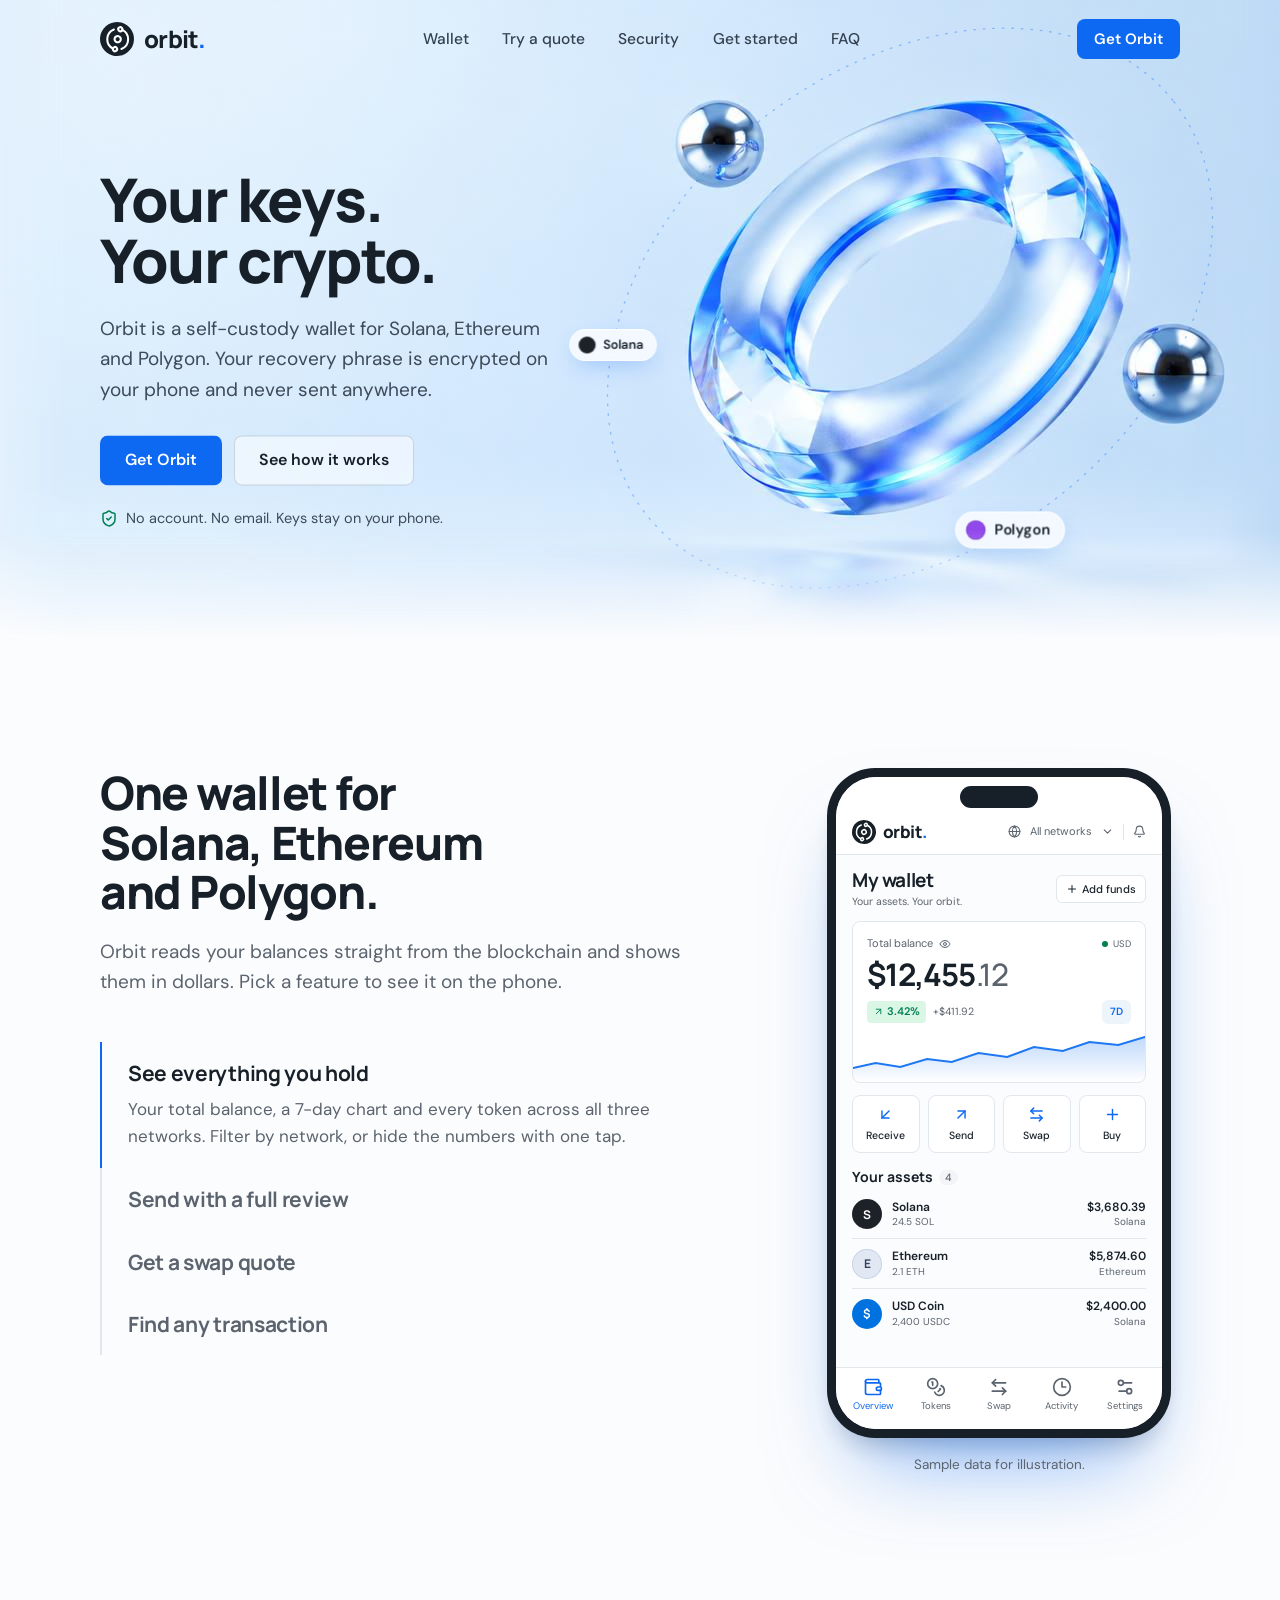
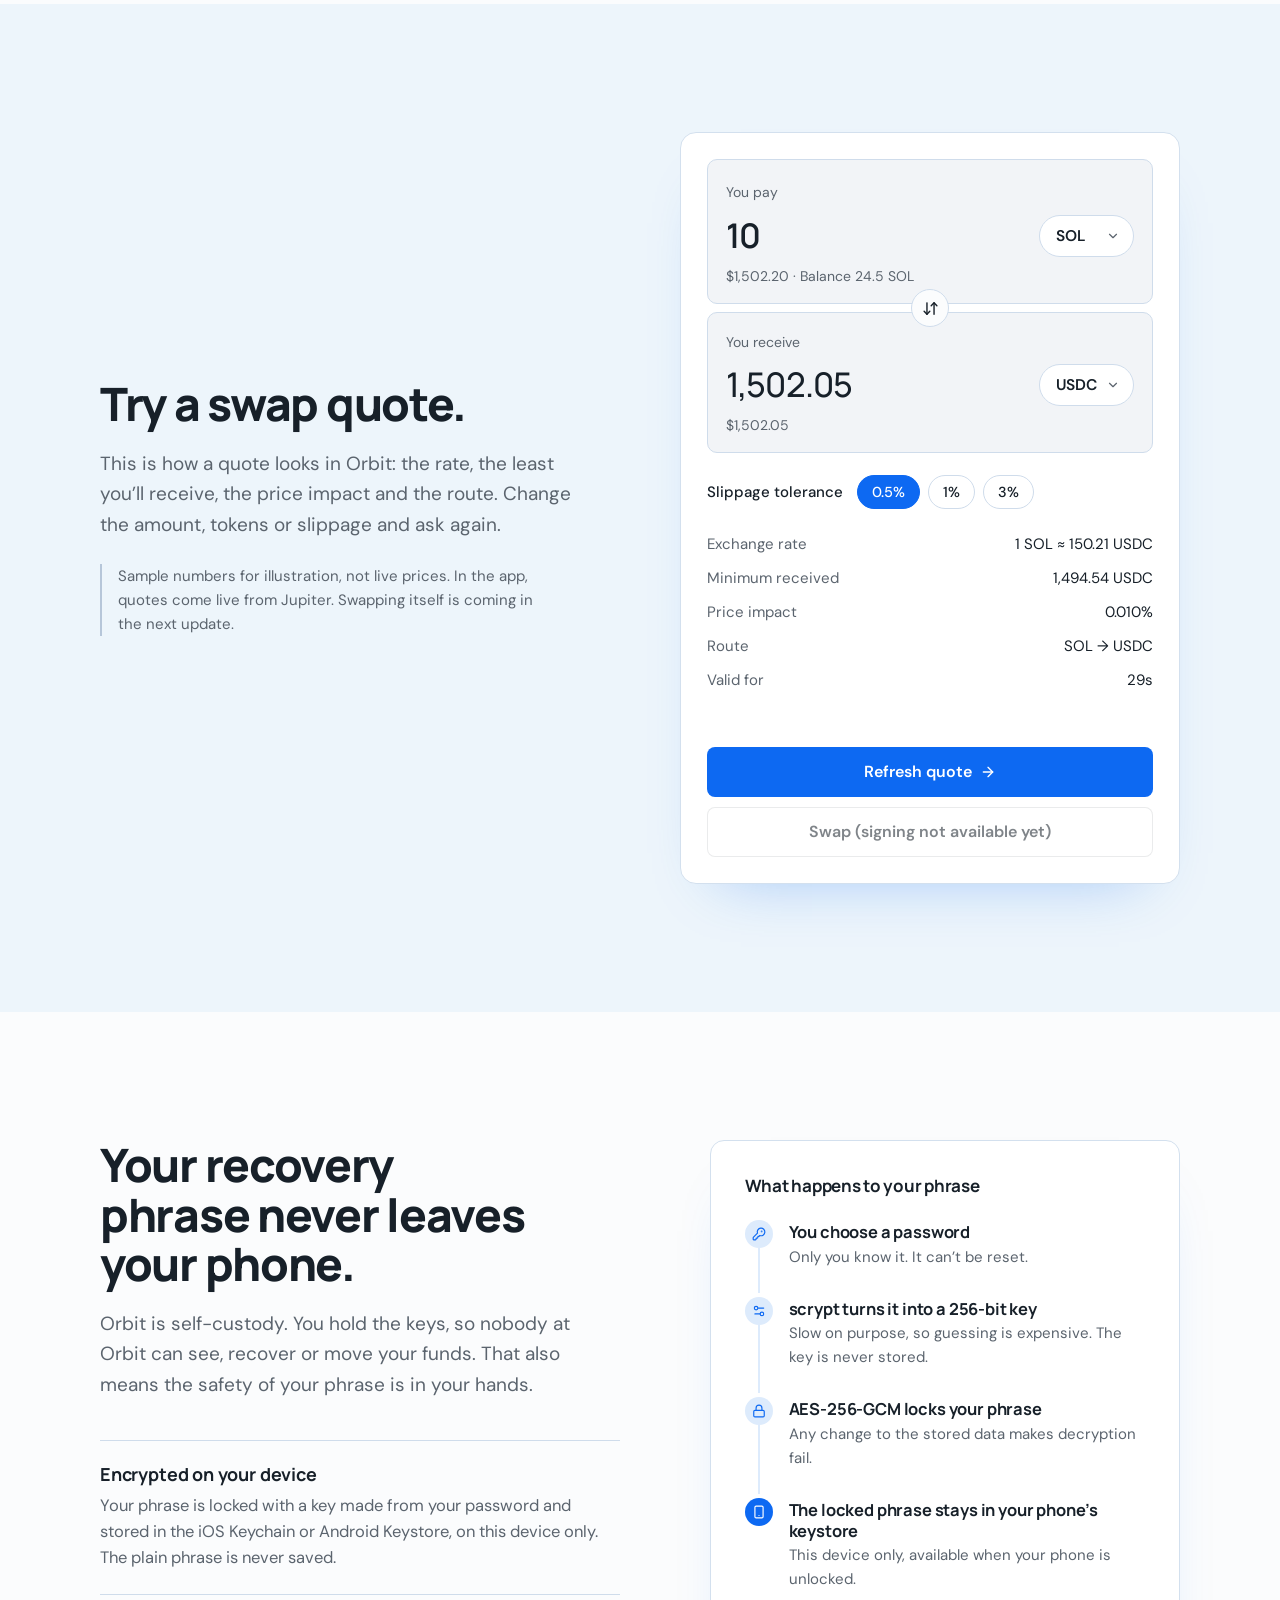
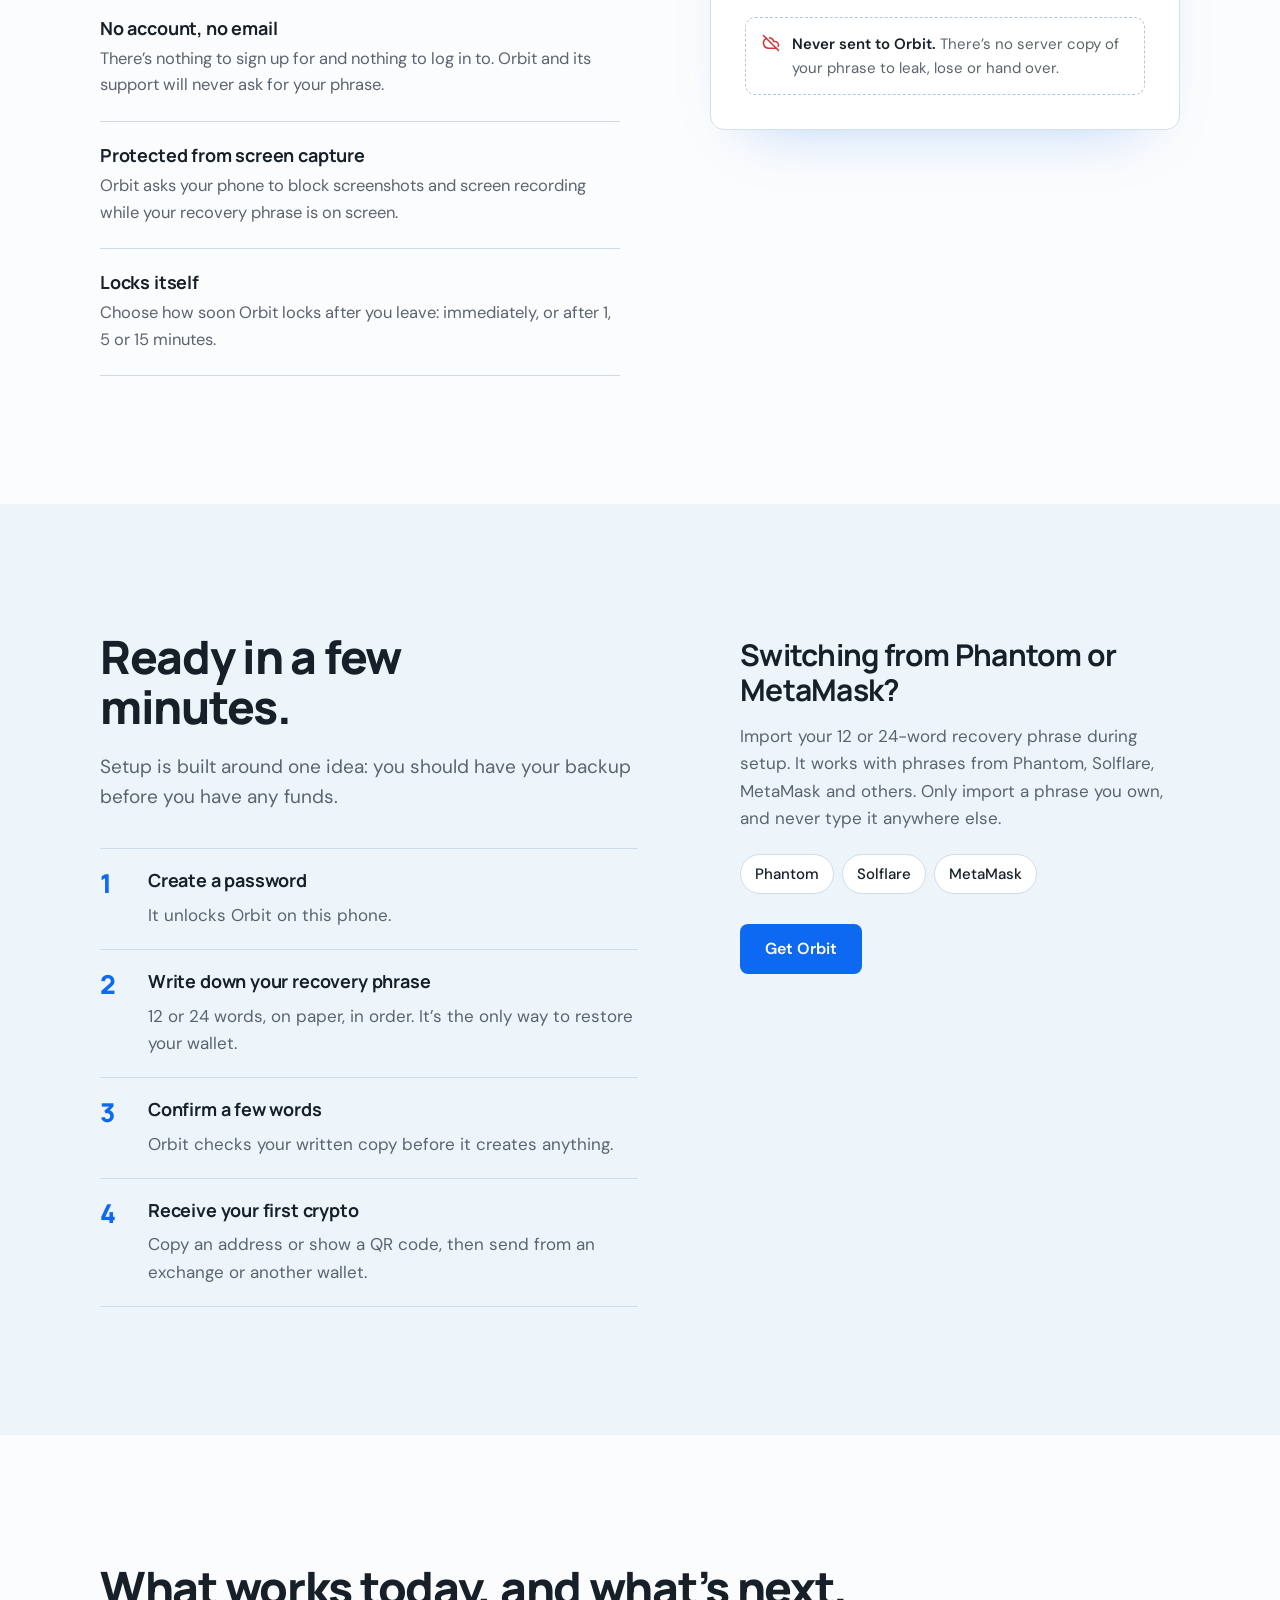
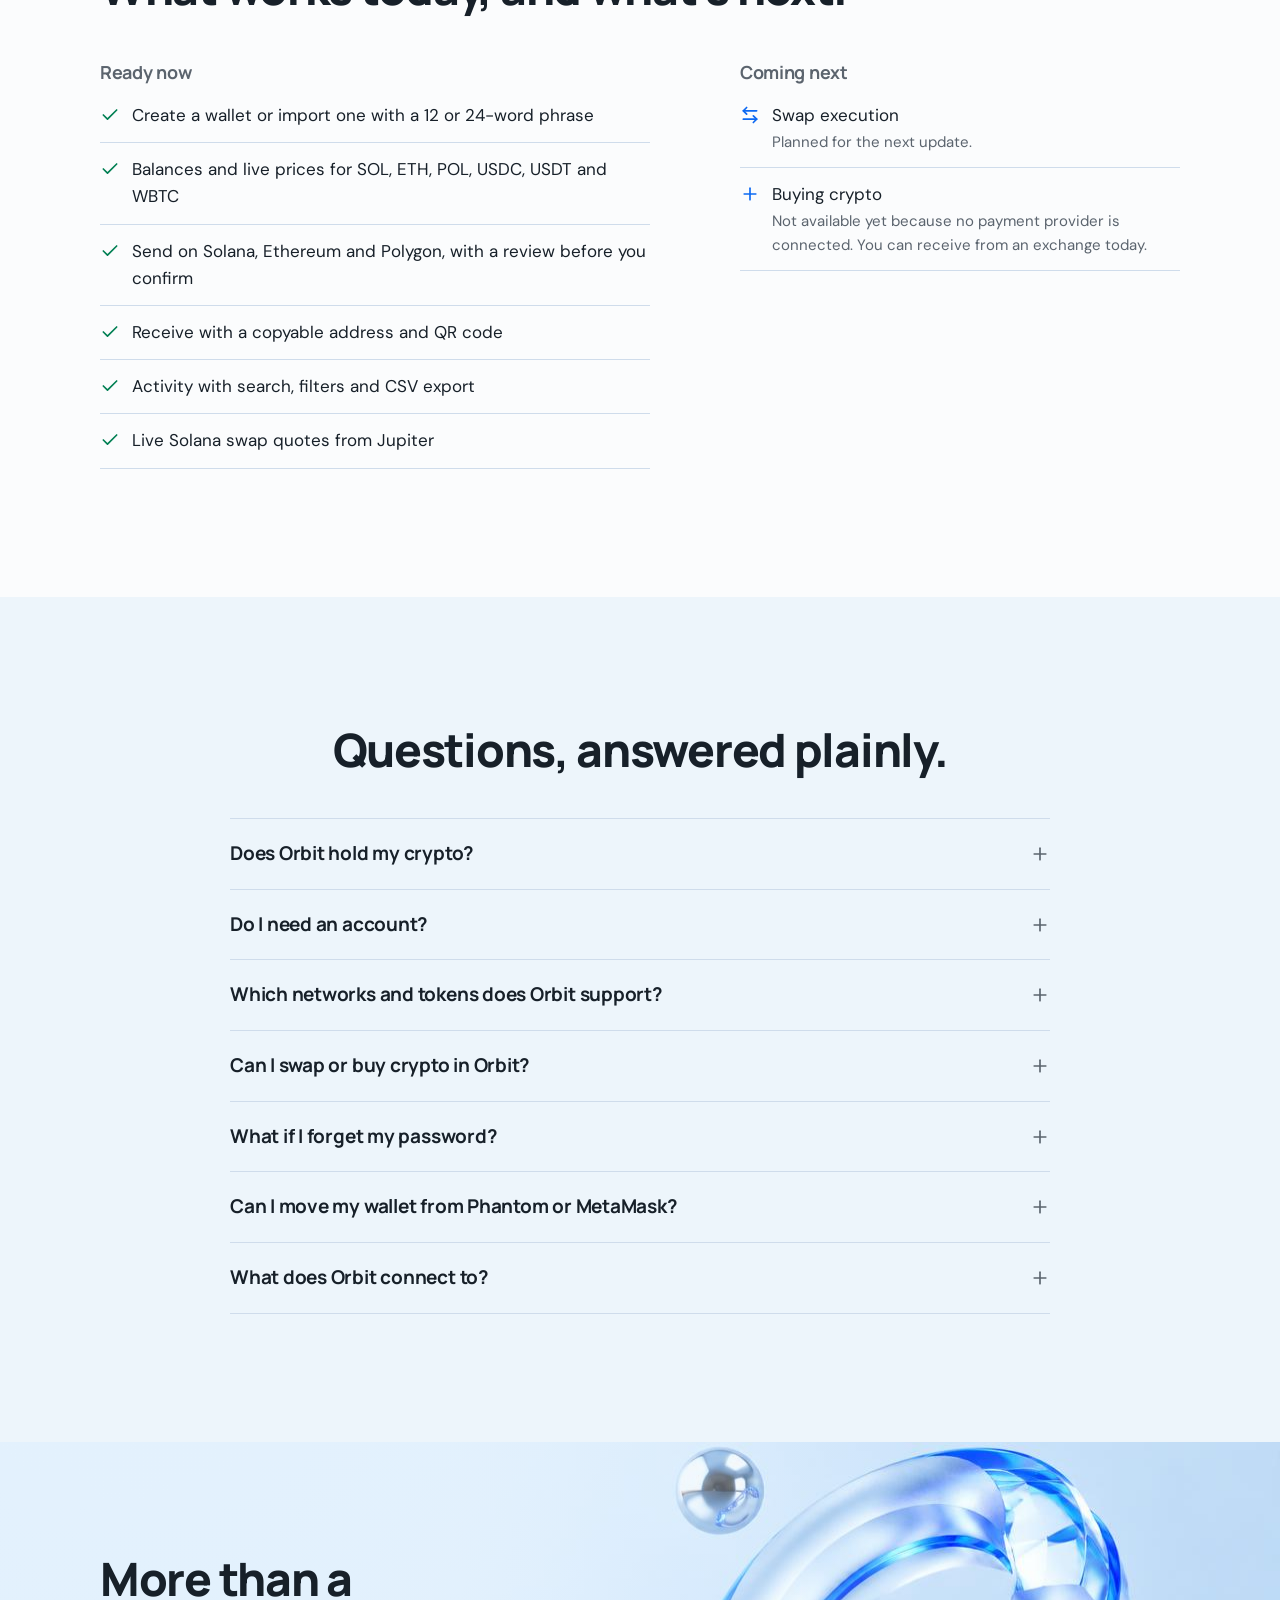
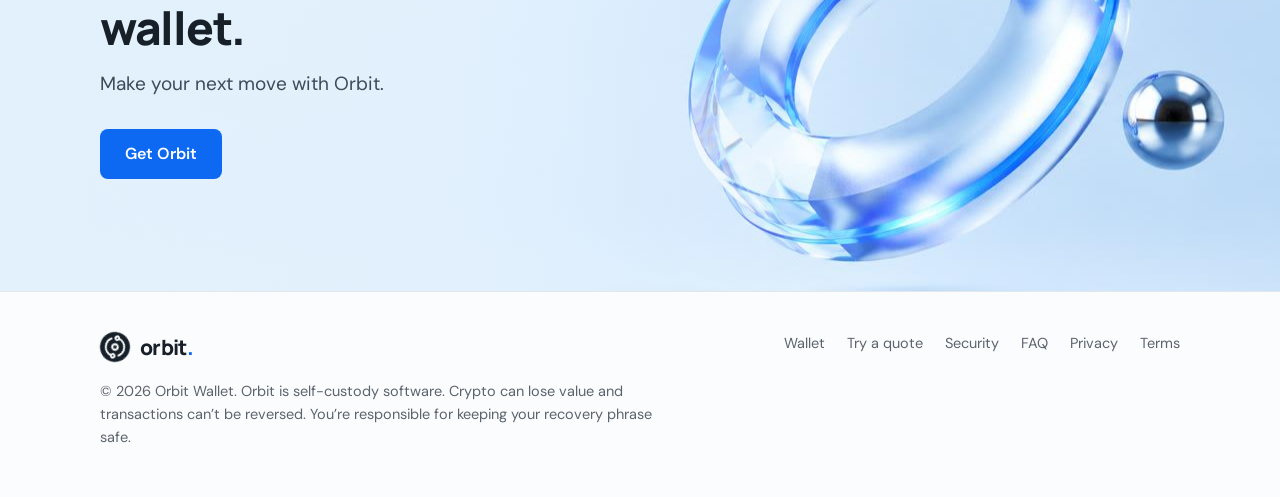
==== commit f2d37e0f: "Use official Privacy Policy and Terms" ====
--- a/index.html
+++ b/index.html
@@ -9,24 +9,24 @@
 <meta name="theme-color" content="#E3F1FD">
 <meta name="color-scheme" content="light">
 <!-- TODO: replace YOUR-DOMAIN.com with your real domain (see README) -->
-<link rel="canonical" href="https://YOUR-DOMAIN.com/">
+<link rel="canonical" href="https://YOUR-PROJECT.vercel.app/">
 <meta property="og:type" content="website">
 <meta property="og:site_name" content="Orbit">
 <meta property="og:title" content="Orbit: Your keys. Your crypto.">
 <meta property="og:description" content="A self-custody wallet for Solana, Ethereum and Polygon. Your recovery phrase never leaves your phone.">
-<meta property="og:url" content="https://YOUR-DOMAIN.com/">
-<meta property="og:image" content="https://YOUR-DOMAIN.com/og-image.png">
+<meta property="og:url" content="https://YOUR-PROJECT.vercel.app/">
+<meta property="og:image" content="https://YOUR-PROJECT.vercel.app/og-image.png">
 <meta property="og:image:width" content="1200">
 <meta property="og:image:height" content="630">
 <meta property="og:image:alt" content="Orbit wallet: a glass ring orbited by Solana, Ethereum and Polygon badges. Your keys. Your crypto.">
 <meta name="twitter:card" content="summary_large_image">
 <meta name="twitter:title" content="Orbit: Your keys. Your crypto.">
 <meta name="twitter:description" content="A self-custody wallet for Solana, Ethereum and Polygon. Your recovery phrase never leaves your phone.">
-<meta name="twitter:image" content="https://YOUR-DOMAIN.com/og-image.png">
+<meta name="twitter:image" content="https://YOUR-PROJECT.vercel.app/og-image.png">
 <meta name="twitter:image:alt" content="Orbit wallet: a glass ring orbited by Solana, Ethereum and Polygon badges.">
 <link rel="icon" type="image/svg+xml" href="favicon.svg">
 <link rel="apple-touch-icon" href="apple-touch-icon.png">
-<script type="application/ld+json">{"@context":"https://schema.org","@type":"SoftwareApplication","name":"Orbit","description":"A self-custody crypto wallet for Solana, Ethereum and Polygon.","applicationCategory":"FinanceApplication","operatingSystem":"Android, iOS","url":"https://YOUR-DOMAIN.com/","image":"https://YOUR-DOMAIN.com/og-image.png"}</script>
+<script type="application/ld+json">{"@context":"https://schema.org","@type":"SoftwareApplication","name":"Orbit","description":"A self-custody crypto wallet for Solana, Ethereum and Polygon.","applicationCategory":"FinanceApplication","operatingSystem":"Android, iOS","url":"https://YOUR-PROJECT.vercel.app/","image":"https://YOUR-PROJECT.vercel.app/og-image.png"}</script>
 <script type="application/ld+json">{"@context": "https://schema.org", "@type": "FAQPage", "mainEntity": [{"@type": "Question", "name": "Does Orbit hold my crypto?", "acceptedAnswer": {"@type": "Answer", "text": "No. Orbit is self-custody. Your keys are created and stored on your phone, and your funds stay on the blockchain at addresses that only your recovery phrase controls. Orbit can’t freeze, move or recover them."}}, {"@type": "Question", "name": "Do I need an account?", "acceptedAnswer": {"@type": "Answer", "text": "No. There’s no sign-up and no email. Create a password, back up your recovery phrase and you’re in."}}, {"@type": "Question", "name": "Which networks and tokens does Orbit support?", "acceptedAnswer": {"@type": "Answer", "text": "Solana, Ethereum and Polygon. You can hold SOL, ETH and POL, USDC and USDT on all three networks, and wrapped Bitcoin (WBTC) on Ethereum. Ethereum and Polygon share one address, so send only assets from the matching network."}}, {"@type": "Question", "name": "Can I swap or buy crypto in Orbit?", "acceptedAnswer": {"@type": "Answer", "text": "Not yet. Orbit shows live Solana swap quotes from Jupiter, and swapping itself is coming in the next update. Buying isn’t available because no payment provider is connected, but you can receive crypto from an exchange by sending it to your Orbit address."}}, {"@type": "Question", "name": "What if I forget my password?", "acceptedAnswer": {"@type": "Answer", "text": "Your password can’t be reset. If you forget it, you restore your wallet with your recovery phrase. That’s why setup makes you write the phrase down and confirm it first."}}, {"@type": "Question", "name": "Can I move my wallet from Phantom or MetaMask?", "acceptedAnswer": {"@type": "Answer", "text": "Yes. Choose “I already have a wallet” and enter your 12 or 24-word phrase. Only import a phrase you own, and never type it into a website, chat or screenshot."}}, {"@type": "Question", "name": "What does Orbit connect to?", "acceptedAnswer": {"@type": "Answer", "text": "To read balances, history and prices and to send transactions, Orbit talks to public blockchain nodes and explorers, CoinGecko for prices and Jupiter for swap quotes. None of those requests include your recovery phrase."}}]}</script>
 <link rel="preconnect" href="https://fonts.googleapis.com">
 <link rel="preconnect" href="https://fonts.gstatic.com" crossorigin>
